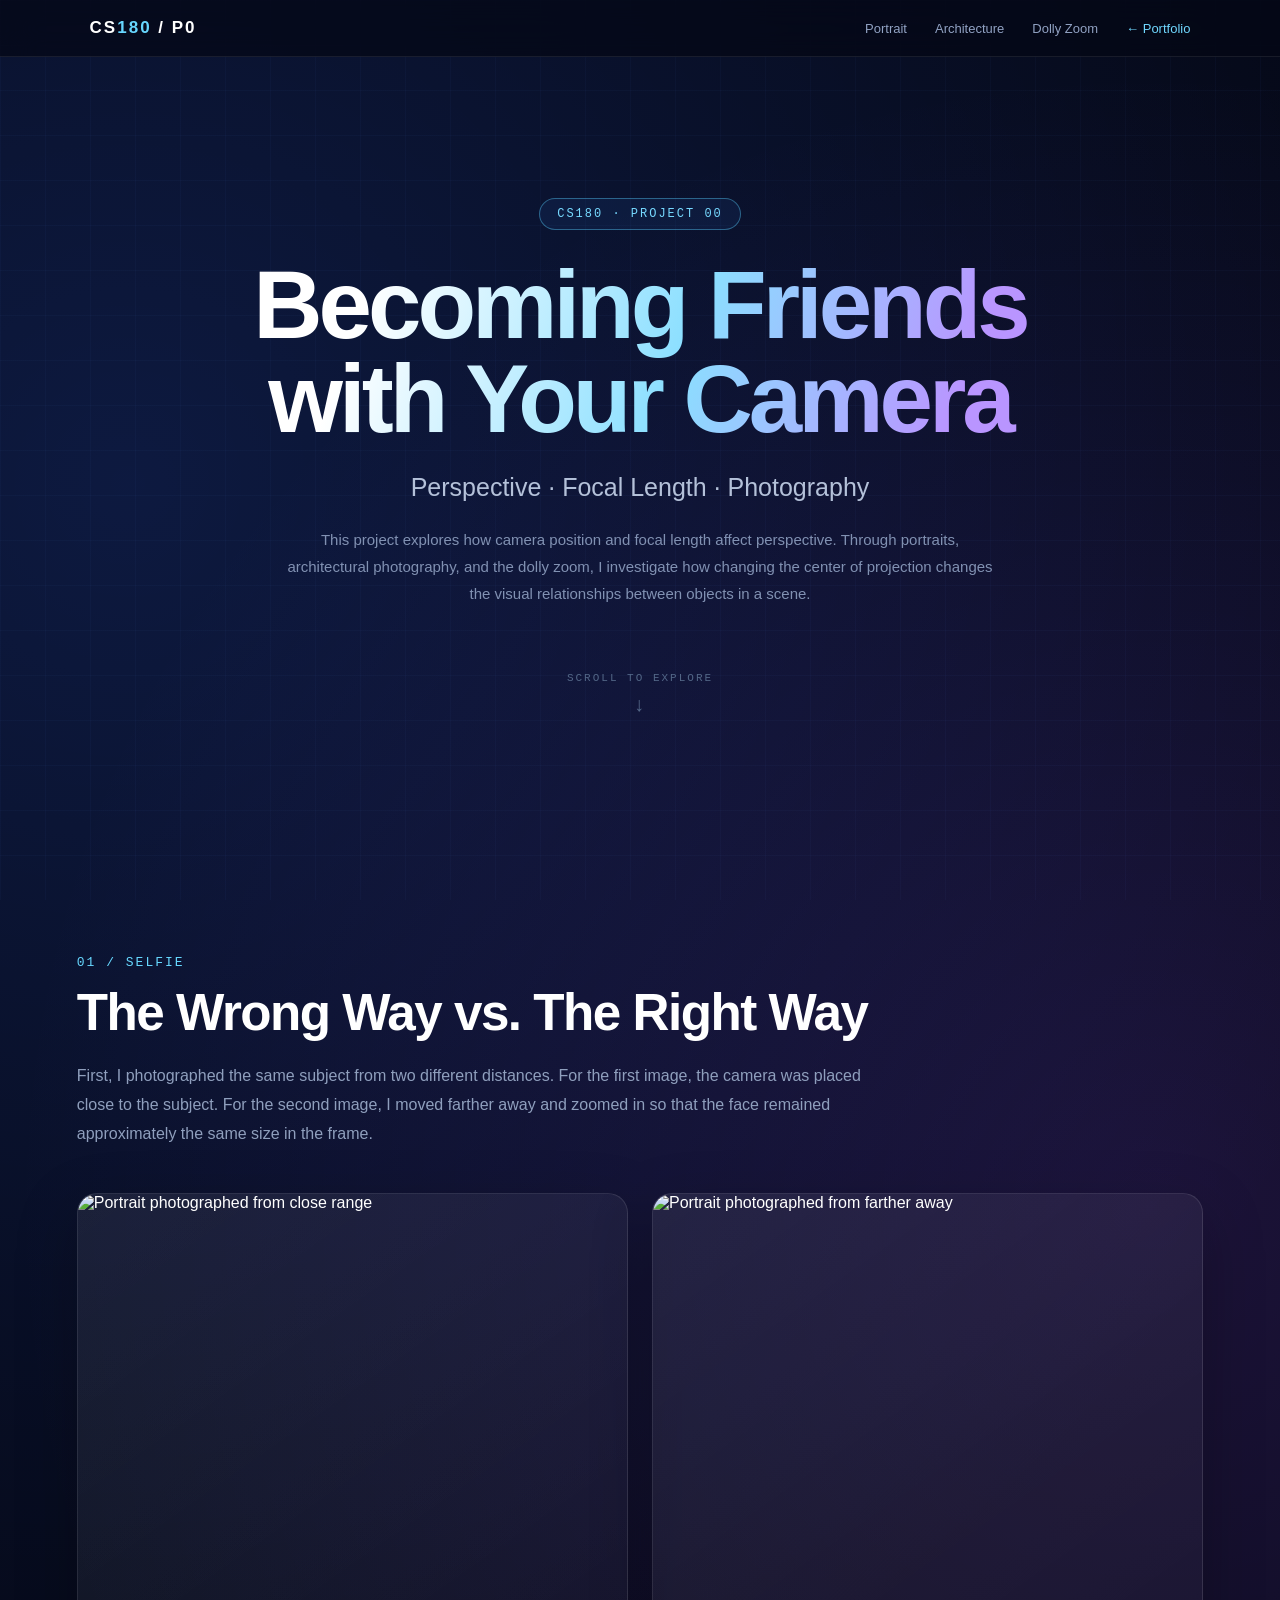
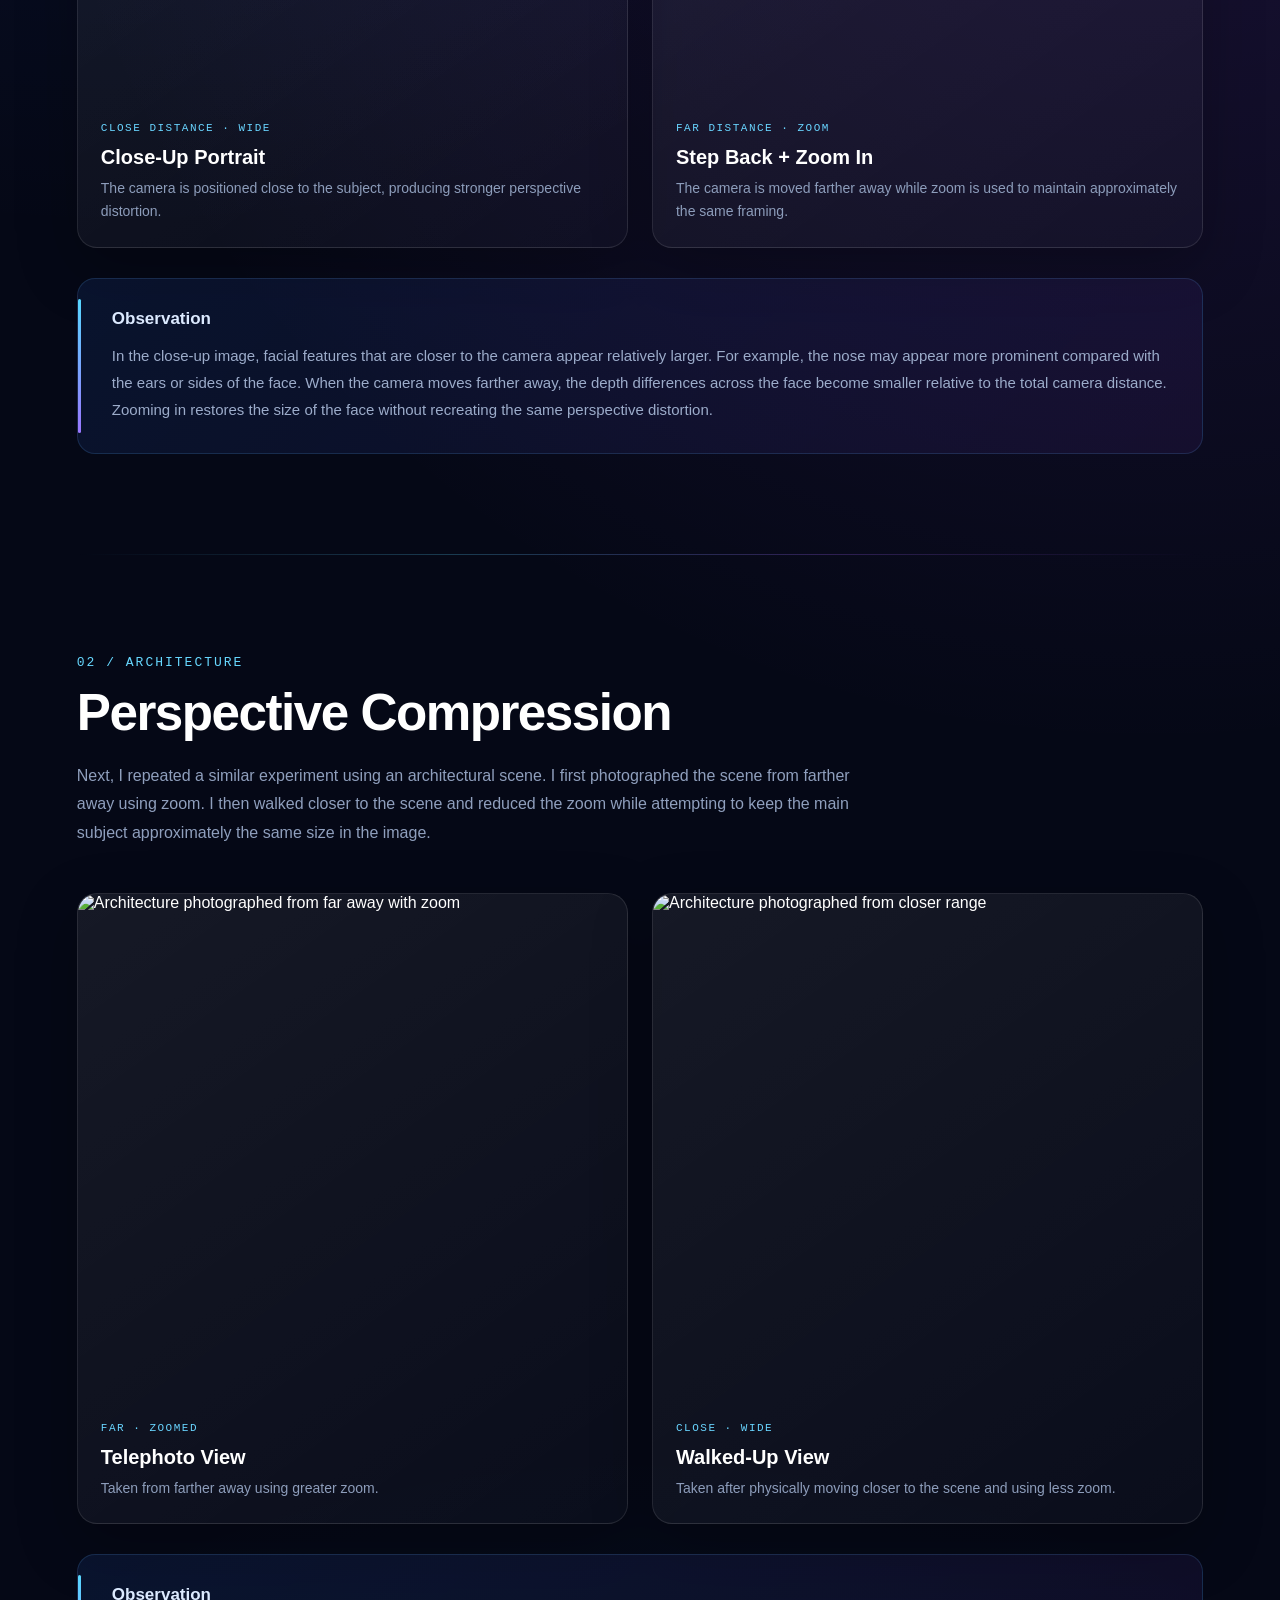
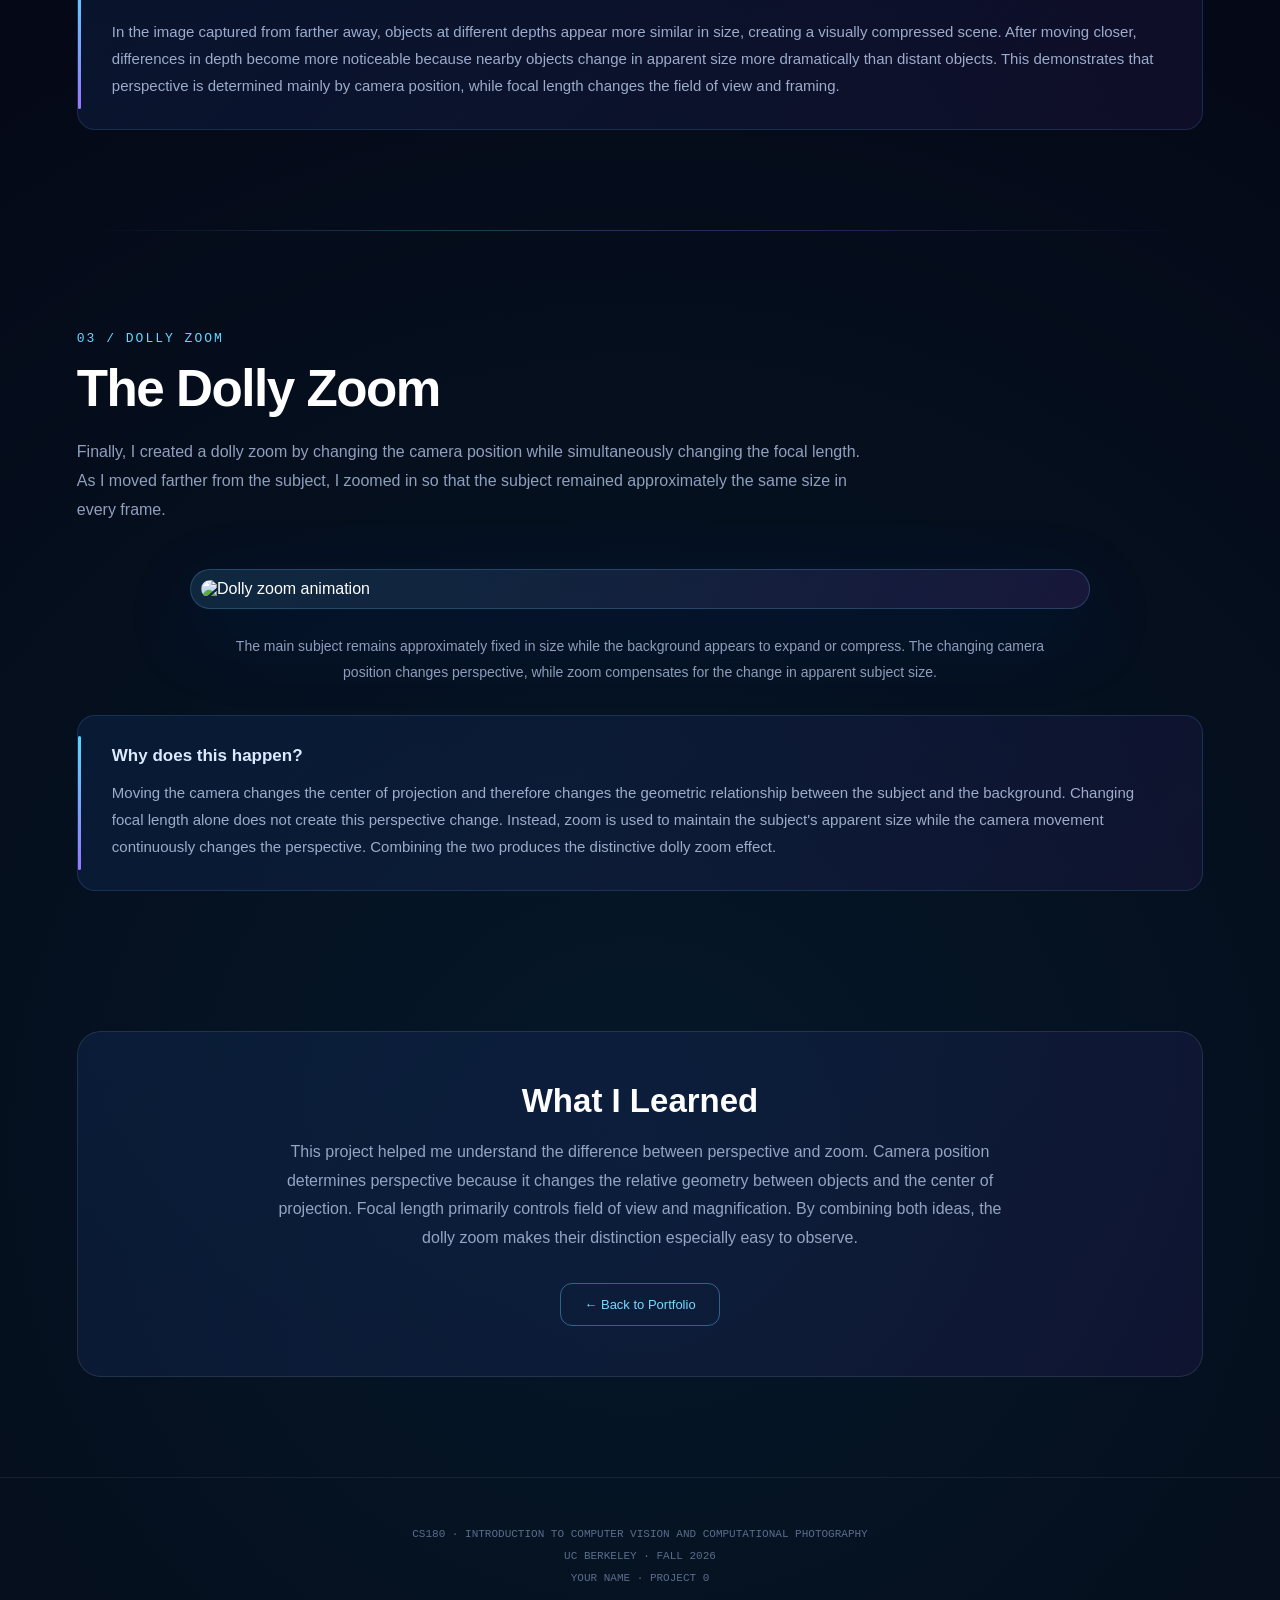
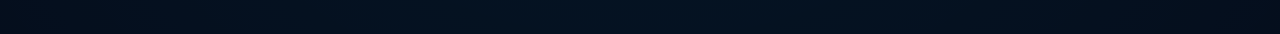
==== 0/index.html @ 6339b2d3 "Create index.html for Project 0 layout This HTML file serves as the main structure for Project 0 in " ====
<!DOCTYPE html>
<html lang="en">

<head>
    <meta charset="UTF-8">
    <meta name="viewport" content="width=device-width, initial-scale=1.0">

    <title>Project 0 | CS180</title>

    <style>

        /* =====================================
           GLOBAL
        ====================================== */

        * {
            margin: 0;
            padding: 0;
            box-sizing: border-box;
        }

        html {
            scroll-behavior: smooth;
        }

        body {
            font-family: -apple-system, BlinkMacSystemFont,
                         "Segoe UI", Roboto, Helvetica, Arial, sans-serif;

            color: #ffffff;

            background:
                radial-gradient(
                    circle at 10% 10%,
                    rgba(50, 105, 255, 0.18),
                    transparent 30%
                ),
                radial-gradient(
                    circle at 90% 25%,
                    rgba(160, 80, 255, 0.15),
                    transparent 30%
                ),
                radial-gradient(
                    circle at 50% 90%,
                    rgba(0, 210, 255, 0.08),
                    transparent 30%
                ),
                #050816;

            min-height: 100vh;
            overflow-x: hidden;
        }


        /* =====================================
           BACKGROUND GRID
        ====================================== */

        body::before {
            content: "";

            position: fixed;
            inset: 0;

            background-image:
                linear-gradient(
                    rgba(100, 150, 255, 0.035) 1px,
                    transparent 1px
                ),
                linear-gradient(
                    90deg,
                    rgba(100, 150, 255, 0.035) 1px,
                    transparent 1px
                );

            background-size: 45px 45px;

            pointer-events: none;
            z-index: -1;
        }


        /* =====================================
           NAVIGATION
        ====================================== */

        nav {
            position: fixed;

            top: 0;
            left: 0;

            width: 100%;

            padding: 18px 7%;

            display: flex;
            justify-content: space-between;
            align-items: center;

            background:
                rgba(5, 8, 22, 0.72);

            backdrop-filter: blur(18px);
            -webkit-backdrop-filter: blur(18px);

            border-bottom:
                1px solid rgba(255, 255, 255, 0.08);

            z-index: 1000;
        }

        .logo {
            font-weight: 700;

            font-size: 17px;

            letter-spacing: 2px;
        }

        .logo span {
            color: #67d7ff;
        }

        nav ul {
            list-style: none;

            display: flex;

            gap: 28px;
        }

        nav a {
            text-decoration: none;

            color: #91a2c3;

            font-size: 13px;

            transition: 0.3s;
        }

        nav a:hover {
            color: #ffffff;

            text-shadow:
                0 0 10px rgba(100, 210, 255, 0.8);
        }

        .home-link {
            color: #70d8ff !important;
        }


        /* =====================================
           HERO
        ====================================== */

        .hero {
            min-height: 95vh;

            display: flex;
            justify-content: center;
            align-items: center;

            text-align: center;

            padding:
                130px 25px 70px;
        }

        .hero-content {
            max-width: 950px;
        }

        .project-tag {
            display: inline-block;

            padding:
                8px 17px;

            margin-bottom: 28px;

            border:
                1px solid rgba(90, 210, 255, 0.4);

            border-radius: 100px;

            background:
                rgba(60, 140, 255, 0.08);

            color: #77d9ff;

            font-family: monospace;

            font-size: 12px;

            letter-spacing: 2px;
        }

        .hero h1 {
            font-size:
                clamp(50px, 7.5vw, 100px);

            line-height: 0.98;

            letter-spacing: -4px;

            margin-bottom: 27px;

            background:
                linear-gradient(
                    110deg,
                    #ffffff 15%,
                    #8bdfff 55%,
                    #b995ff 90%
                );

            -webkit-background-clip: text;

            background-clip: text;

            color: transparent;
        }

        .hero-subtitle {
            font-size:
                clamp(18px, 2vw, 25px);

            color: #b4c1d9;

            margin-bottom: 24px;
        }

        .hero-description {
            max-width: 720px;

            margin: auto;

            color: #8191b2;

            line-height: 1.8;

            font-size: 15px;
        }

        .scroll {
            margin-top: 65px;

            font-family: monospace;

            font-size: 11px;

            letter-spacing: 2px;

            color: #536787;
        }

        .scroll-arrow {
            margin-top: 10px;

            font-size: 20px;

            animation:
                bounce 1.8s infinite;
        }

        @keyframes bounce {

            0%,
            100% {
                transform: translateY(0);
            }

            50% {
                transform: translateY(8px);
            }
        }


        /* =====================================
           MAIN
        ====================================== */

        main {
            width: 88%;

            max-width: 1200px;

            margin: auto;
        }

        .part {
            padding:
                100px 0;
        }

        .part-number {
            font-family: monospace;

            color: #67d8ff;

            font-size: 13px;

            letter-spacing: 2px;

            margin-bottom: 13px;
        }

        .part-title {
            font-size:
                clamp(35px, 4vw, 52px);

            letter-spacing: -1.5px;

            margin-bottom: 20px;
        }

        .part-description {
            max-width: 800px;

            color: #8f9fbd;

            line-height: 1.8;

            margin-bottom: 45px;
        }


        /* =====================================
           PHOTO GRID
        ====================================== */

        .photo-grid {
            display: grid;

            grid-template-columns:
                repeat(2, 1fr);

            gap: 24px;
        }

        .photo-card {
            border-radius: 20px;

            overflow: hidden;

            background:
                linear-gradient(
                    145deg,
                    rgba(255, 255, 255, 0.07),
                    rgba(255, 255, 255, 0.025)
                );

            border:
                1px solid rgba(255, 255, 255, 0.1);

            box-shadow:
                0 20px 60px rgba(0, 0, 0, 0.25);

            transition:
                transform 0.35s ease,
                border-color 0.35s ease,
                box-shadow 0.35s ease;
        }

        .photo-card:hover {
            transform:
                translateY(-7px);

            border-color:
                rgba(90, 210, 255, 0.4);

            box-shadow:
                0 25px 70px
                rgba(30, 100, 220, 0.15);
        }

        .photo-card img {
            display: block;

            width: 100%;

            height: 500px;

            object-fit: cover;

            transition:
                transform 0.45s ease;
        }

        .photo-card:hover img {
            transform:
                scale(1.02);
        }

        .photo-info {
            padding: 23px;
        }

        .photo-tag {
            color: #69d5ff;

            font-family: monospace;

            font-size: 11px;

            letter-spacing: 1.5px;
        }

        .photo-info h3 {
            margin:
                11px 0 8px;

            font-size: 20px;
        }

        .photo-info p {
            color: #8d9dbb;

            font-size: 14px;

            line-height: 1.65;
        }


        /* =====================================
           OBSERVATION
        ====================================== */

        .observation {
            position: relative;

            margin-top: 30px;

            padding:
                30px 34px;

            border-radius: 18px;

            overflow: hidden;

            background:
                linear-gradient(
                    135deg,
                    rgba(44, 120, 255, 0.10),
                    rgba(157, 70, 255, 0.07)
                );

            border:
                1px solid rgba(100, 180, 255, 0.16);
        }

        .observation::before {
            content: "";

            position: absolute;

            left: 0;

            top: 20px;

            bottom: 20px;

            width: 3px;

            border-radius: 4px;

            background:
                linear-gradient(
                    #57d8ff,
                    #9a76ff
                );
        }

        .observation h3 {
            font-size: 17px;

            margin-bottom: 13px;

            color: #dceaff;
        }

        .observation p {
            color: #9cacca;

            font-size: 15px;

            line-height: 1.8;
        }


        /* =====================================
           DOLLY ZOOM
        ====================================== */

        .dolly-wrapper {
            max-width: 900px;

            margin: auto;

            padding: 10px;

            border-radius: 24px;

            background:
                linear-gradient(
                    135deg,
                    rgba(70, 190, 255, 0.15),
                    rgba(160, 80, 255, 0.12)
                );

            border:
                1px solid rgba(110, 200, 255, 0.22);

            box-shadow:
                0 25px 80px rgba(0, 70, 180, 0.15);
        }

        .dolly-wrapper img {
            display: block;

            width: 100%;

            border-radius: 16px;
        }

        .dolly-caption {
            max-width: 850px;

            margin:
                25px auto 0;

            text-align: center;

            color: #8d9dbb;

            font-size: 14px;

            line-height: 1.8;
        }


        /* =====================================
           DIVIDER
        ====================================== */

        .divider {
            height: 1px;

            width: 100%;

            background:
                linear-gradient(
                    90deg,
                    transparent,
                    rgba(90, 210, 255, 0.25),
                    rgba(160, 100, 255, 0.25),
                    transparent
                );
        }


        /* =====================================
           FINAL CARD
        ====================================== */

        .final-card {
            margin:
                40px 0 100px;

            padding:
                50px;

            border-radius: 24px;

            text-align: center;

            background:
                linear-gradient(
                    135deg,
                    rgba(50, 120, 255, 0.1),
                    rgba(140, 70, 255, 0.08)
                );

            border:
                1px solid rgba(255,255,255,0.1);
        }

        .final-card h2 {
            font-size: 33px;

            margin-bottom: 18px;
        }

        .final-card p {
            max-width: 760px;

            margin: auto;

            color: #94a4c2;

            line-height: 1.8;
        }

        .back-button {
            display: inline-block;

            margin-top: 30px;

            padding:
                13px 23px;

            border-radius: 12px;

            border:
                1px solid rgba(100, 210, 255, 0.4);

            color: #76d9ff;

            text-decoration: none;

            font-size: 13px;

            transition: 0.3s;
        }

        .back-button:hover {
            color: #050816;

            background: #76d9ff;

            box-shadow:
                0 0 30px
                rgba(100, 210, 255, 0.35);
        }


        /* =====================================
           FOOTER
        ====================================== */

        footer {
            padding:
                45px 20px;

            text-align: center;

            border-top:
                1px solid rgba(255,255,255,0.07);

            color: #5c6c8c;

            font-family: monospace;

            font-size: 11px;

            line-height: 2;
        }


        /* =====================================
           MOBILE
        ====================================== */

        @media (max-width: 760px) {

            nav ul {
                display: none;
            }

            .photo-grid {
                grid-template-columns: 1fr;
            }

            .photo-card img {
                height: auto;
            }

            .hero h1 {
                letter-spacing: -2px;
            }

            main {
                width: 91%;
            }

            .part {
                padding:
                    75px 0;
            }

            .final-card {
                padding:
                    35px 22px;
            }
        }


        /* =====================================
           PRINT / PDF
        ====================================== */

        @media print {

            nav,
            .scroll,
            .back-button {
                display: none;
            }

            body {
                background: white;

                color: black;
            }

            body::before {
                display: none;
            }

            .hero {
                min-height: auto;

                padding:
                    40px 20px;
            }

            .hero h1 {
                color: black;

                -webkit-text-fill-color: black;
            }

            .hero-description,
            .hero-subtitle,
            .part-description,
            .photo-info p,
            .observation p,
            .dolly-caption,
            .final-card p {
                color: #333;
            }

            .photo-card,
            .observation,
            .dolly-wrapper,
            .final-card {
                background: white;

                box-shadow: none;

                border:
                    1px solid #ddd;
            }
        }

    </style>
</head>


<body>


    <!-- ==============================
         NAVIGATION
    =============================== -->

    <nav>

        <div class="logo">
            CS<span>180</span> / P0
        </div>

        <ul>

            <li>
                <a href="#part1">
                    Portrait
                </a>
            </li>

            <li>
                <a href="#part2">
                    Architecture
                </a>
            </li>

            <li>
                <a href="#part3">
                    Dolly Zoom
                </a>
            </li>

            <li>
                <a class="home-link"
                   href="../index.html">
                    ← Portfolio
                </a>
            </li>

        </ul>

    </nav>



    <!-- ==============================
         HERO
    =============================== -->

    <header class="hero">

        <div class="hero-content">

            <div class="project-tag">
                CS180 · PROJECT 00
            </div>

            <h1>
                Becoming Friends<br>
                with Your Camera
            </h1>

            <p class="hero-subtitle">
                Perspective · Focal Length · Photography
            </p>

            <p class="hero-description">

                This project explores how camera position and
                focal length affect perspective.

                Through portraits, architectural photography,
                and the dolly zoom, I investigate how changing
                the center of projection changes the visual
                relationships between objects in a scene.

            </p>

            <div class="scroll">

                SCROLL TO EXPLORE

                <div class="scroll-arrow">
                    ↓
                </div>

            </div>

        </div>

    </header>



    <main>


        <!-- ==============================
             PART 1
        =============================== -->

        <section class="part" id="part1">

            <div class="part-number">
                01 / SELFIE
            </div>

            <h2 class="part-title">
                The Wrong Way vs. The Right Way
            </h2>

            <p class="part-description">

                First, I photographed the same subject from
                two different distances.

                For the first image, the camera was placed
                close to the subject.

                For the second image, I moved farther away
                and zoomed in so that the face remained
                approximately the same size in the frame.

            </p>


            <div class="photo-grid">


                <!-- CLOSE PHOTO -->

                <div class="photo-card">

                    <img
                        src="./media/selfie_close.jpg"
                        alt="Portrait photographed from close range">

                    <div class="photo-info">

                        <span class="photo-tag">
                            CLOSE DISTANCE · WIDE
                        </span>

                        <h3>
                            Close-Up Portrait
                        </h3>

                        <p>
                            The camera is positioned close to
                            the subject, producing stronger
                            perspective distortion.
                        </p>

                    </div>

                </div>



                <!-- FAR PHOTO -->

                <div class="photo-card">

                    <img
                        src="./media/selfie_zoom.jpg"
                        alt="Portrait photographed from farther away">

                    <div class="photo-info">

                        <span class="photo-tag">
                            FAR DISTANCE · ZOOM
                        </span>

                        <h3>
                            Step Back + Zoom In
                        </h3>

                        <p>
                            The camera is moved farther away
                            while zoom is used to maintain
                            approximately the same framing.
                        </p>

                    </div>

                </div>

            </div>



            <div class="observation">

                <h3>
                    Observation
                </h3>

                <p>

                    In the close-up image, facial features that
                    are closer to the camera appear relatively
                    larger. For example, the nose may appear
                    more prominent compared with the ears or
                    sides of the face.

                    When the camera moves farther away, the
                    depth differences across the face become
                    smaller relative to the total camera distance.
                    Zooming in restores the size of the face
                    without recreating the same perspective
                    distortion.

                </p>

            </div>

        </section>



        <div class="divider"></div>



        <!-- ==============================
             PART 2
        =============================== -->

        <section class="part" id="part2">

            <div class="part-number">
                02 / ARCHITECTURE
            </div>

            <h2 class="part-title">
                Perspective Compression
            </h2>

            <p class="part-description">

                Next, I repeated a similar experiment using
                an architectural scene.

                I first photographed the scene from farther
                away using zoom. I then walked closer to the
                scene and reduced the zoom while attempting
                to keep the main subject approximately the
                same size in the image.

            </p>



            <div class="photo-grid">


                <!-- FAR ARCHITECTURE -->

                <div class="photo-card">

                    <img
                        src="./media/architecture_zoom.jpg"
                        alt="Architecture photographed from far away with zoom">

                    <div class="photo-info">

                        <span class="photo-tag">
                            FAR · ZOOMED
                        </span>

                        <h3>
                            Telephoto View
                        </h3>

                        <p>
                            Taken from farther away using
                            greater zoom.
                        </p>

                    </div>

                </div>



                <!-- CLOSE ARCHITECTURE -->

                <div class="photo-card">

                    <img
                        src="./media/architecture_close.jpg"
                        alt="Architecture photographed from closer range">

                    <div class="photo-info">

                        <span class="photo-tag">
                            CLOSE · WIDE
                        </span>

                        <h3>
                            Walked-Up View
                        </h3>

                        <p>
                            Taken after physically moving
                            closer to the scene and using
                            less zoom.
                        </p>

                    </div>

                </div>

            </div>



            <div class="observation">

                <h3>
                    Observation
                </h3>

                <p>

                    In the image captured from farther away,
                    objects at different depths appear more
                    similar in size, creating a visually
                    compressed scene.

                    After moving closer, differences in depth
                    become more noticeable because nearby
                    objects change in apparent size more
                    dramatically than distant objects.

                    This demonstrates that perspective is
                    determined mainly by camera position,
                    while focal length changes the field of
                    view and framing.

                </p>

            </div>

        </section>



        <div class="divider"></div>



        <!-- ==============================
             PART 3
        =============================== -->

        <section class="part" id="part3">

            <div class="part-number">
                03 / DOLLY ZOOM
            </div>

            <h2 class="part-title">
                The Dolly Zoom
            </h2>

            <p class="part-description">

                Finally, I created a dolly zoom by changing
                the camera position while simultaneously
                changing the focal length.

                As I moved farther from the subject, I zoomed
                in so that the subject remained approximately
                the same size in every frame.

            </p>



            <div class="dolly-wrapper">

                <img
                    src="./media/dolly_zoom.gif"
                    alt="Dolly zoom animation">

            </div>



            <p class="dolly-caption">

                The main subject remains approximately fixed
                in size while the background appears to expand
                or compress. The changing camera position
                changes perspective, while zoom compensates
                for the change in apparent subject size.

            </p>



            <div class="observation">

                <h3>
                    Why does this happen?
                </h3>

                <p>

                    Moving the camera changes the center of
                    projection and therefore changes the
                    geometric relationship between the subject
                    and the background.

                    Changing focal length alone does not create
                    this perspective change. Instead, zoom is
                    used to maintain the subject's apparent
                    size while the camera movement continuously
                    changes the perspective.

                    Combining the two produces the distinctive
                    dolly zoom effect.

                </p>

            </div>

        </section>



        <!-- ==============================
             FINAL
        =============================== -->

        <section class="final-card">

            <h2>
                What I Learned
            </h2>

            <p>

                This project helped me understand the difference
                between perspective and zoom.

                Camera position determines perspective because
                it changes the relative geometry between objects
                and the center of projection.

                Focal length primarily controls field of view
                and magnification.

                By combining both ideas, the dolly zoom makes
                their distinction especially easy to observe.

            </p>


            <a
                class="back-button"
                href="../index.html">

                ← Back to Portfolio

            </a>

        </section>


    </main>



    <!-- ==============================
         FOOTER
    =============================== -->

    <footer>

        <div>
            CS180 · INTRODUCTION TO COMPUTER VISION
            AND COMPUTATIONAL PHOTOGRAPHY
        </div>

        <div>
            UC BERKELEY · FALL 2026
        </div>

        <div>
            YOUR NAME · PROJECT 0
        </div>

    </footer>


</body>

</html>
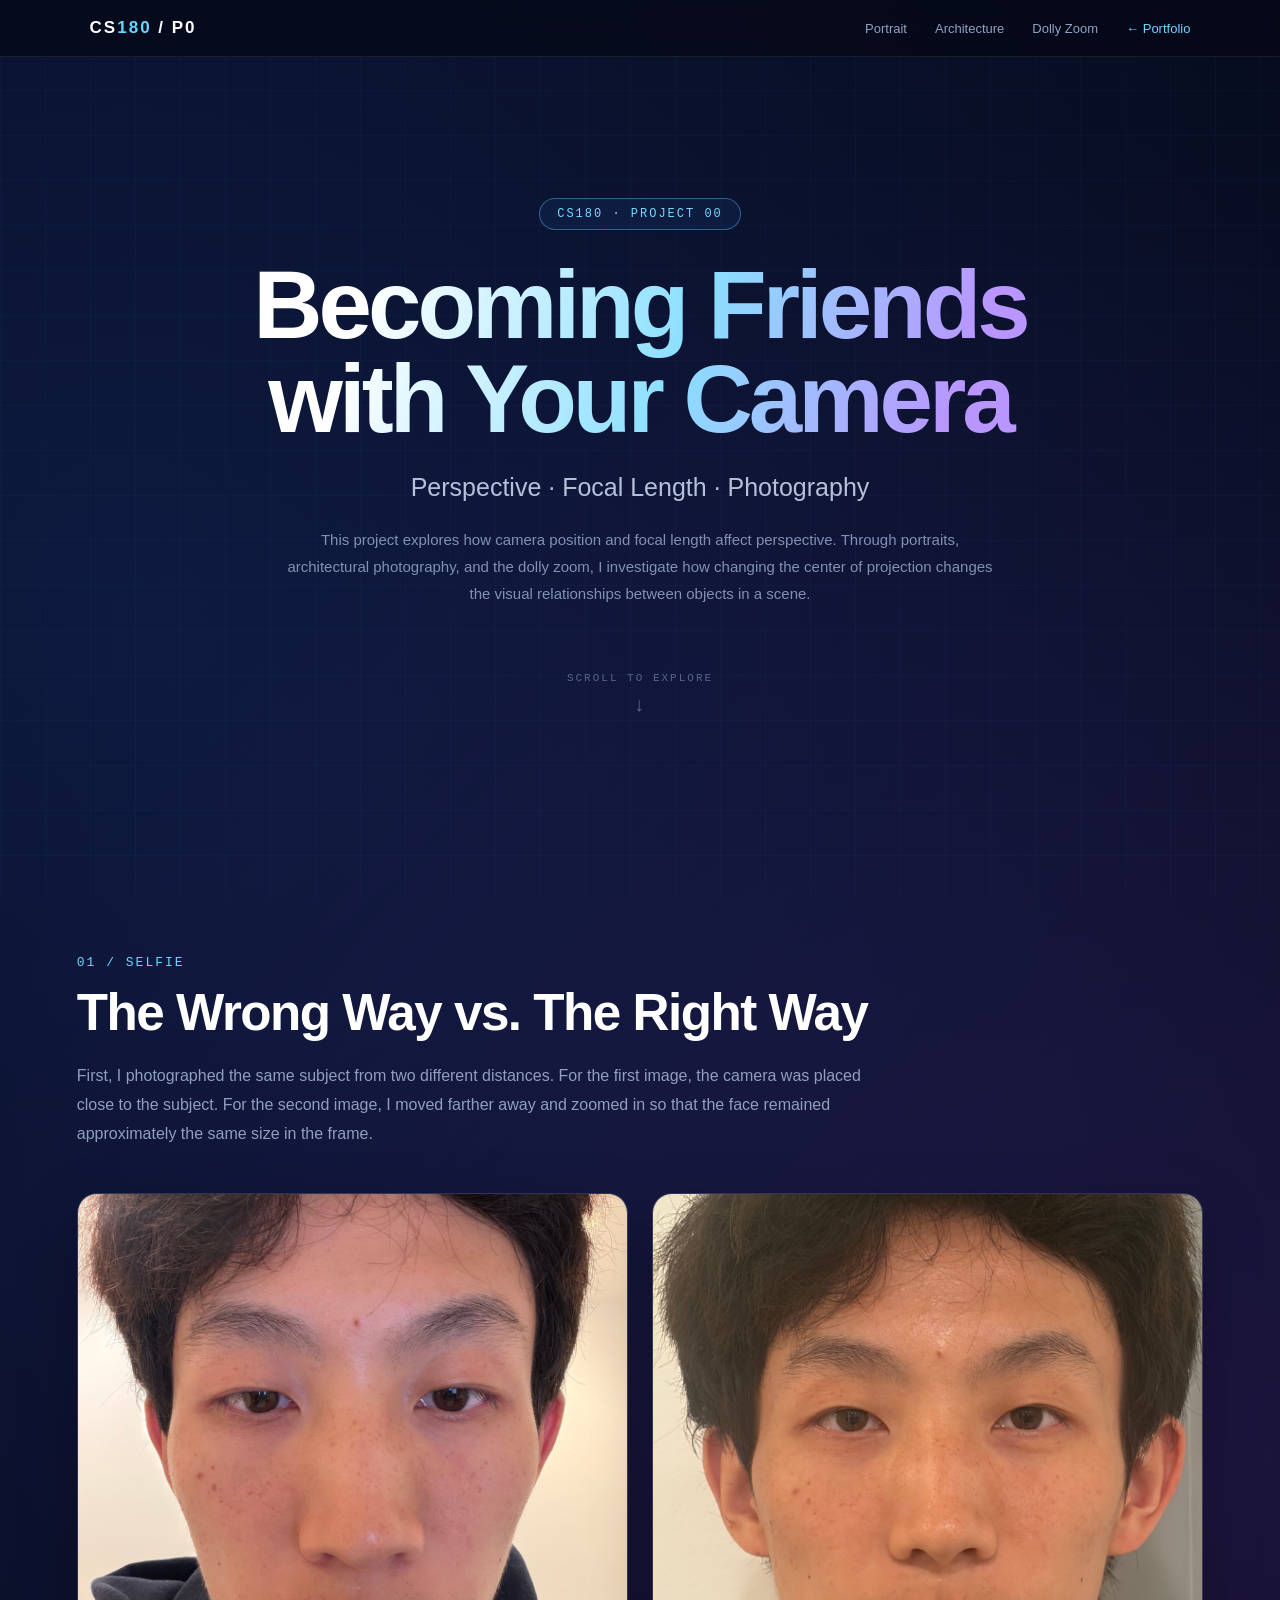
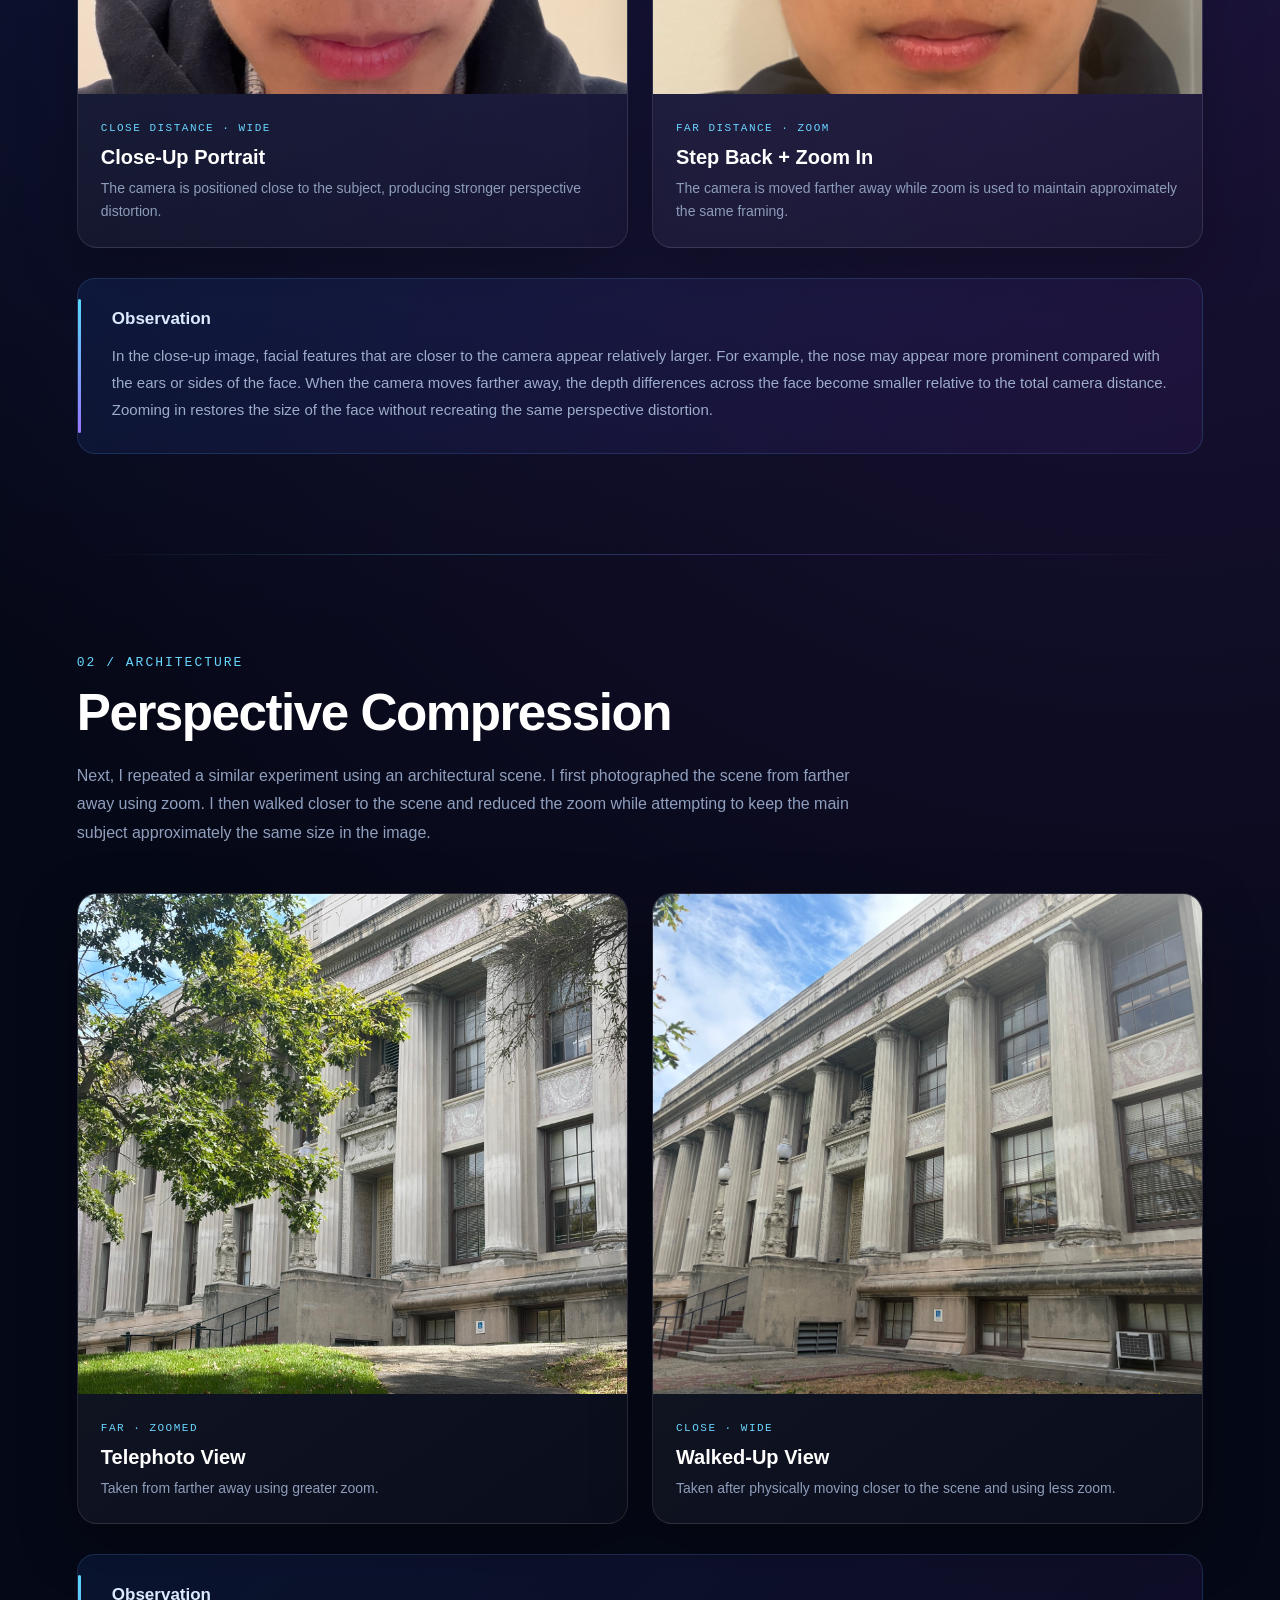
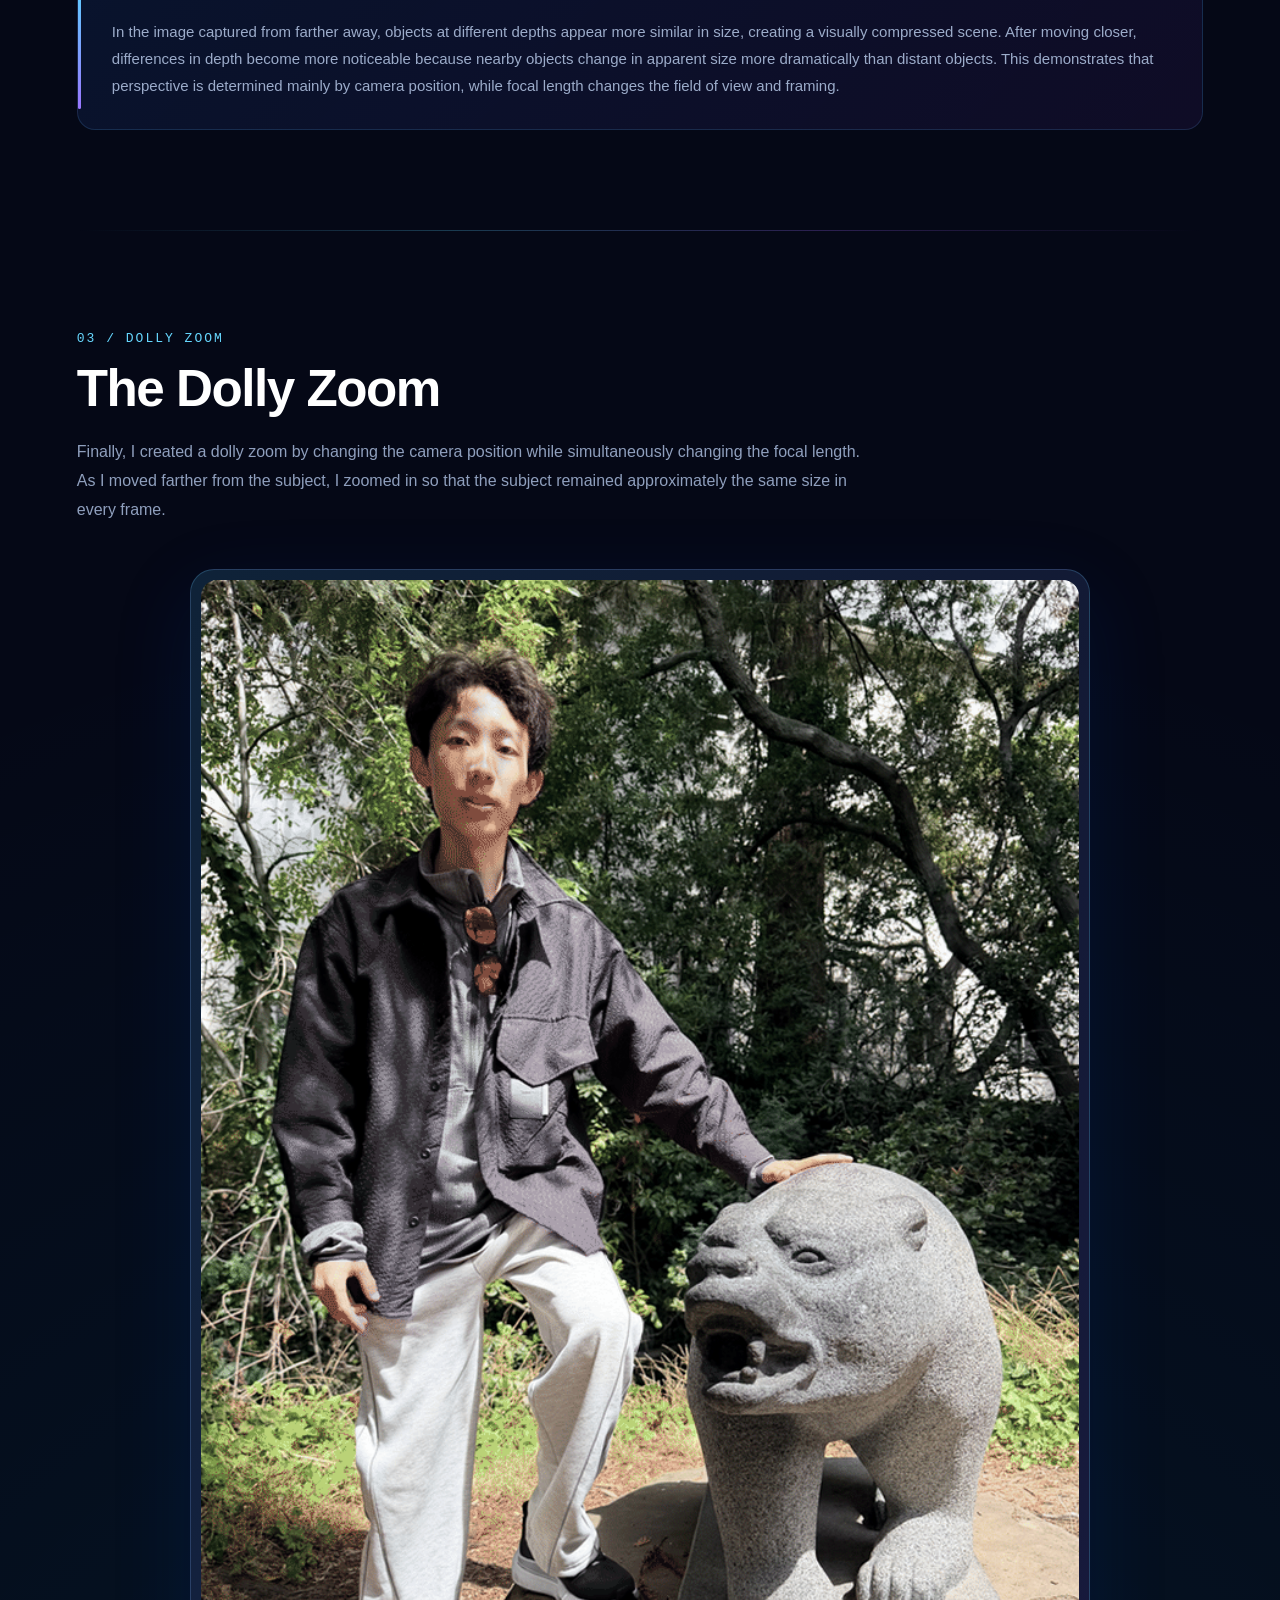
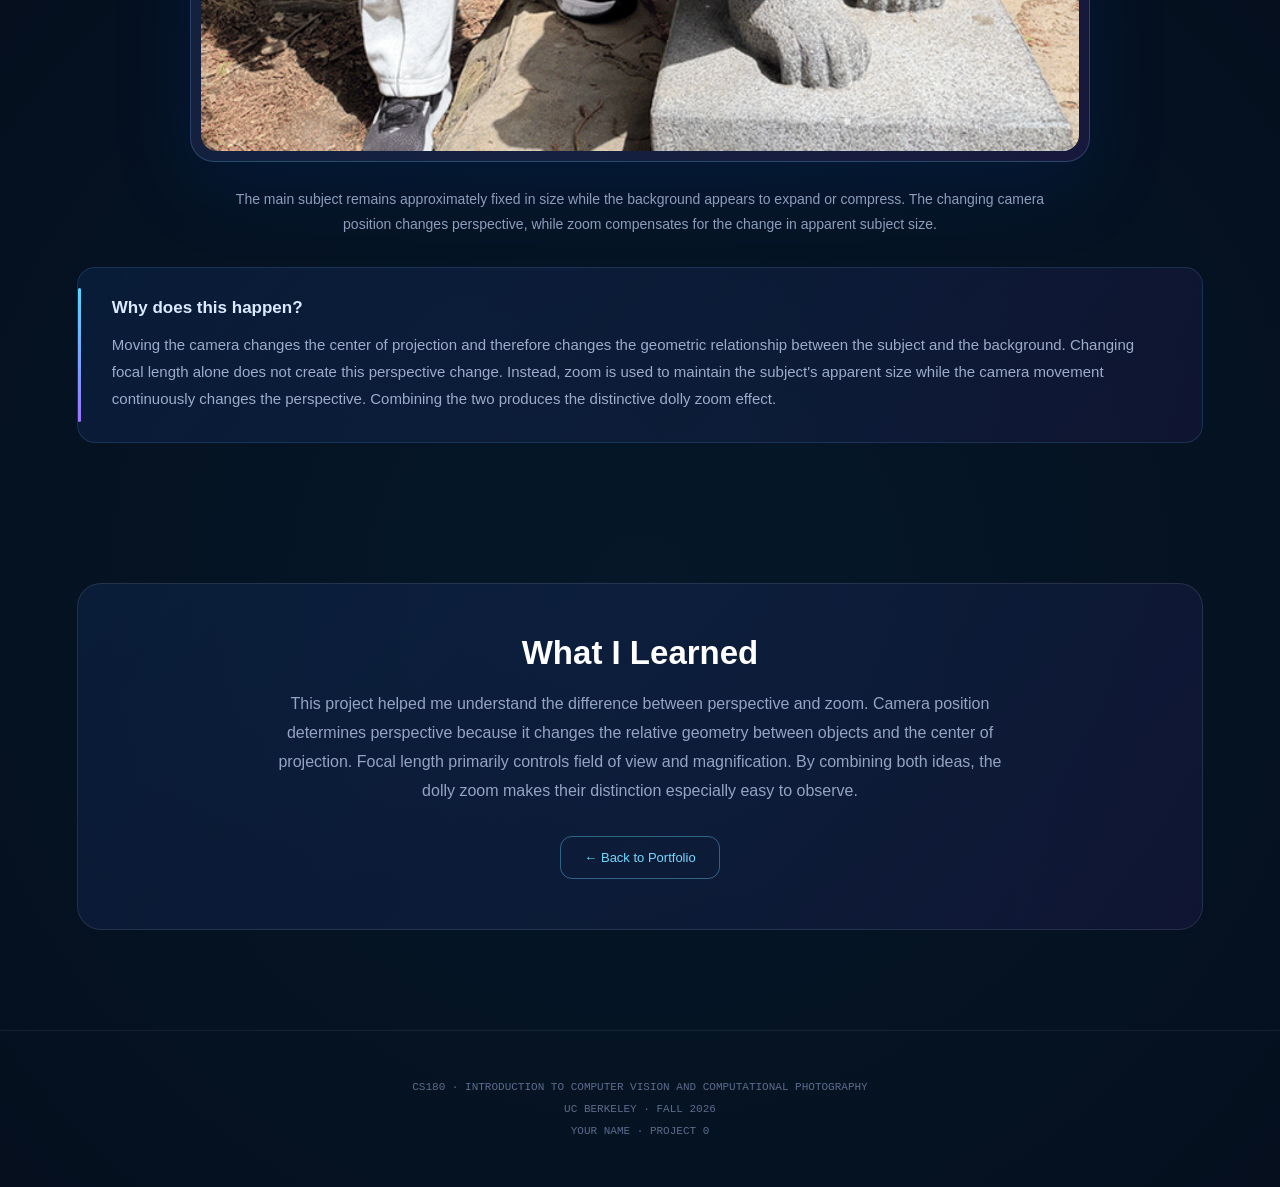
==== commit ee15553a: "Update index.html" ====
--- a/0/index.html
+++ b/0/index.html
@@ -4,15 +4,9 @@
 <head>
     <meta charset="UTF-8">
     <meta name="viewport" content="width=device-width, initial-scale=1.0">
-
     <title>Project 0 | CS180</title>
 
     <style>
-
-        /* =====================================
-           GLOBAL
-        ====================================== */
-
         * {
             margin: 0;
             padding: 0;
@@ -26,9 +20,7 @@
         body {
             font-family: -apple-system, BlinkMacSystemFont,
                          "Segoe UI", Roboto, Helvetica, Arial, sans-serif;
-
             color: #ffffff;
-
             background:
                 radial-gradient(
                     circle at 10% 10%,
@@ -46,22 +38,14 @@
                     transparent 30%
                 ),
                 #050816;
-
             min-height: 100vh;
             overflow-x: hidden;
         }
 
-
-        /* =====================================
-           BACKGROUND GRID
-        ====================================== */
-
         body::before {
             content: "";
-
             position: fixed;
             inset: 0;
-
             background-image:
                 linear-gradient(
                     rgba(100, 150, 255, 0.035) 1px,
@@ -72,49 +56,30 @@
                     rgba(100, 150, 255, 0.035) 1px,
                     transparent 1px
                 );
-
             background-size: 45px 45px;
-
             pointer-events: none;
             z-index: -1;
         }
 
-
-        /* =====================================
-           NAVIGATION
-        ====================================== */
-
         nav {
             position: fixed;
-
             top: 0;
             left: 0;
-
             width: 100%;
-
             padding: 18px 7%;
-
             display: flex;
             justify-content: space-between;
             align-items: center;
-
-            background:
-                rgba(5, 8, 22, 0.72);
-
+            background: rgba(5, 8, 22, 0.72);
             backdrop-filter: blur(18px);
             -webkit-backdrop-filter: blur(18px);
-
-            border-bottom:
-                1px solid rgba(255, 255, 255, 0.08);
-
+            border-bottom: 1px solid rgba(255, 255, 255, 0.08);
             z-index: 1000;
         }
 
         .logo {
             font-weight: 700;
-
             font-size: 17px;
-
             letter-spacing: 2px;
         }
 
@@ -124,49 +89,33 @@
 
         nav ul {
             list-style: none;
-
             display: flex;
-
             gap: 28px;
         }
 
         nav a {
             text-decoration: none;
-
             color: #91a2c3;
-
             font-size: 13px;
-
             transition: 0.3s;
         }
 
         nav a:hover {
             color: #ffffff;
-
-            text-shadow:
-                0 0 10px rgba(100, 210, 255, 0.8);
+            text-shadow: 0 0 10px rgba(100, 210, 255, 0.8);
         }
 
         .home-link {
             color: #70d8ff !important;
         }
 
-
-        /* =====================================
-           HERO
-        ====================================== */
-
         .hero {
             min-height: 95vh;
-
             display: flex;
             justify-content: center;
             align-items: center;
-
             text-align: center;
-
-            padding:
-                130px 25px 70px;
+            padding: 130px 25px 70px;
         }
 
         .hero-content {
@@ -175,39 +124,22 @@
 
         .project-tag {
             display: inline-block;
-
-            padding:
-                8px 17px;
-
+            padding: 8px 17px;
             margin-bottom: 28px;
-
-            border:
-                1px solid rgba(90, 210, 255, 0.4);
-
+            border: 1px solid rgba(90, 210, 255, 0.4);
             border-radius: 100px;
-
-            background:
-                rgba(60, 140, 255, 0.08);
-
+            background: rgba(60, 140, 255, 0.08);
             color: #77d9ff;
-
             font-family: monospace;
-
             font-size: 12px;
-
             letter-spacing: 2px;
         }
 
         .hero h1 {
-            font-size:
-                clamp(50px, 7.5vw, 100px);
-
+            font-size: clamp(50px, 7.5vw, 100px);
             line-height: 0.98;
-
             letter-spacing: -4px;
-
             margin-bottom: 27px;
-
             background:
                 linear-gradient(
                     110deg,
@@ -215,58 +147,40 @@
                     #8bdfff 55%,
                     #b995ff 90%
                 );
-
             -webkit-background-clip: text;
-
             background-clip: text;
-
             color: transparent;
         }
 
         .hero-subtitle {
-            font-size:
-                clamp(18px, 2vw, 25px);
-
+            font-size: clamp(18px, 2vw, 25px);
             color: #b4c1d9;
-
             margin-bottom: 24px;
         }
 
         .hero-description {
             max-width: 720px;
-
             margin: auto;
-
             color: #8191b2;
-
             line-height: 1.8;
-
             font-size: 15px;
         }
 
         .scroll {
             margin-top: 65px;
-
             font-family: monospace;
-
             font-size: 11px;
-
             letter-spacing: 2px;
-
             color: #536787;
         }
 
         .scroll-arrow {
             margin-top: 10px;
-
             font-size: 20px;
-
-            animation:
-                bounce 1.8s infinite;
+            animation: bounce 1.8s infinite;
         }
 
         @keyframes bounce {
-
             0%,
             100% {
                 transform: translateY(0);
@@ -277,87 +191,54 @@
             }
         }
 
-
-        /* =====================================
-           MAIN
-        ====================================== */
-
         main {
             width: 88%;
-
             max-width: 1200px;
-
             margin: auto;
         }
 
         .part {
-            padding:
-                100px 0;
+            padding: 100px 0;
         }
 
         .part-number {
             font-family: monospace;
-
             color: #67d8ff;
-
             font-size: 13px;
-
             letter-spacing: 2px;
-
             margin-bottom: 13px;
         }
 
         .part-title {
-            font-size:
-                clamp(35px, 4vw, 52px);
-
+            font-size: clamp(35px, 4vw, 52px);
             letter-spacing: -1.5px;
-
             margin-bottom: 20px;
         }
 
         .part-description {
             max-width: 800px;
-
             color: #8f9fbd;
-
             line-height: 1.8;
-
             margin-bottom: 45px;
         }
-
-
-        /* =====================================
-           PHOTO GRID
-        ====================================== */
 
         .photo-grid {
             display: grid;
-
-            grid-template-columns:
-                repeat(2, 1fr);
-
+            grid-template-columns: repeat(2, 1fr);
             gap: 24px;
         }
 
         .photo-card {
             border-radius: 20px;
-
             overflow: hidden;
-
             background:
                 linear-gradient(
                     145deg,
                     rgba(255, 255, 255, 0.07),
                     rgba(255, 255, 255, 0.025)
                 );
-
-            border:
-                1px solid rgba(255, 255, 255, 0.1);
-
-            box-shadow:
-                0 20px 60px rgba(0, 0, 0, 0.25);
-
+            border: 1px solid rgba(255, 255, 255, 0.1);
+            box-shadow: 0 20px 60px rgba(0, 0, 0, 0.25);
             transition:
                 transform 0.35s ease,
                 border-color 0.35s ease,
@@ -365,33 +246,21 @@
         }
 
         .photo-card:hover {
-            transform:
-                translateY(-7px);
-
-            border-color:
-                rgba(90, 210, 255, 0.4);
-
-            box-shadow:
-                0 25px 70px
-                rgba(30, 100, 220, 0.15);
+            transform: translateY(-7px);
+            border-color: rgba(90, 210, 255, 0.4);
+            box-shadow: 0 25px 70px rgba(30, 100, 220, 0.15);
         }
 
         .photo-card img {
             display: block;
-
             width: 100%;
-
             height: 500px;
-
             object-fit: cover;
-
-            transition:
-                transform 0.45s ease;
+            transition: transform 0.45s ease;
         }
 
         .photo-card:hover img {
-            transform:
-                scale(1.02);
+            transform: scale(1.02);
         }
 
         .photo-info {
@@ -400,72 +269,45 @@
 
         .photo-tag {
             color: #69d5ff;
-
             font-family: monospace;
-
             font-size: 11px;
-
             letter-spacing: 1.5px;
         }
 
         .photo-info h3 {
-            margin:
-                11px 0 8px;
-
+            margin: 11px 0 8px;
             font-size: 20px;
         }
 
         .photo-info p {
             color: #8d9dbb;
-
             font-size: 14px;
-
             line-height: 1.65;
         }
-
-
-        /* =====================================
-           OBSERVATION
-        ====================================== */
 
         .observation {
             position: relative;
-
             margin-top: 30px;
-
-            padding:
-                30px 34px;
-
+            padding: 30px 34px;
             border-radius: 18px;
-
             overflow: hidden;
-
             background:
                 linear-gradient(
                     135deg,
                     rgba(44, 120, 255, 0.10),
                     rgba(157, 70, 255, 0.07)
                 );
-
-            border:
-                1px solid rgba(100, 180, 255, 0.16);
+            border: 1px solid rgba(100, 180, 255, 0.16);
         }
 
         .observation::before {
             content: "";
-
             position: absolute;
-
             left: 0;
-
             top: 20px;
-
             bottom: 20px;
-
             width: 3px;
-
             border-radius: 4px;
-
             background:
                 linear-gradient(
                     #57d8ff,
@@ -475,81 +317,49 @@
 
         .observation h3 {
             font-size: 17px;
-
             margin-bottom: 13px;
-
             color: #dceaff;
         }
 
         .observation p {
             color: #9cacca;
-
             font-size: 15px;
-
             line-height: 1.8;
         }
-
-
-        /* =====================================
-           DOLLY ZOOM
-        ====================================== */
 
         .dolly-wrapper {
             max-width: 900px;
-
             margin: auto;
-
             padding: 10px;
-
             border-radius: 24px;
-
             background:
                 linear-gradient(
                     135deg,
                     rgba(70, 190, 255, 0.15),
                     rgba(160, 80, 255, 0.12)
                 );
-
-            border:
-                1px solid rgba(110, 200, 255, 0.22);
-
-            box-shadow:
-                0 25px 80px rgba(0, 70, 180, 0.15);
+            border: 1px solid rgba(110, 200, 255, 0.22);
+            box-shadow: 0 25px 80px rgba(0, 70, 180, 0.15);
         }
 
         .dolly-wrapper img {
             display: block;
-
             width: 100%;
-
             border-radius: 16px;
         }
 
         .dolly-caption {
             max-width: 850px;
-
-            margin:
-                25px auto 0;
-
+            margin: 25px auto 0;
             text-align: center;
-
             color: #8d9dbb;
-
             font-size: 14px;
-
             line-height: 1.8;
         }
-
-
-        /* =====================================
-           DIVIDER
-        ====================================== */
 
         .divider {
             height: 1px;
-
             width: 100%;
-
             background:
                 linear-gradient(
                     90deg,
@@ -560,111 +370,61 @@
                 );
         }
 
-
-        /* =====================================
-           FINAL CARD
-        ====================================== */
-
         .final-card {
-            margin:
-                40px 0 100px;
-
-            padding:
-                50px;
-
+            margin: 40px 0 100px;
+            padding: 50px;
             border-radius: 24px;
-
             text-align: center;
-
             background:
                 linear-gradient(
                     135deg,
                     rgba(50, 120, 255, 0.1),
                     rgba(140, 70, 255, 0.08)
                 );
-
-            border:
-                1px solid rgba(255,255,255,0.1);
+            border: 1px solid rgba(255, 255, 255, 0.1);
         }
 
         .final-card h2 {
             font-size: 33px;
-
             margin-bottom: 18px;
         }
 
         .final-card p {
             max-width: 760px;
-
             margin: auto;
-
             color: #94a4c2;
-
             line-height: 1.8;
         }
 
         .back-button {
             display: inline-block;
-
             margin-top: 30px;
-
-            padding:
-                13px 23px;
-
+            padding: 13px 23px;
             border-radius: 12px;
-
-            border:
-                1px solid rgba(100, 210, 255, 0.4);
-
+            border: 1px solid rgba(100, 210, 255, 0.4);
             color: #76d9ff;
-
             text-decoration: none;
-
             font-size: 13px;
-
             transition: 0.3s;
         }
 
         .back-button:hover {
             color: #050816;
-
             background: #76d9ff;
-
-            box-shadow:
-                0 0 30px
-                rgba(100, 210, 255, 0.35);
-        }
-
-
-        /* =====================================
-           FOOTER
-        ====================================== */
+            box-shadow: 0 0 30px rgba(100, 210, 255, 0.35);
+        }
 
         footer {
-            padding:
-                45px 20px;
-
+            padding: 45px 20px;
             text-align: center;
-
-            border-top:
-                1px solid rgba(255,255,255,0.07);
-
+            border-top: 1px solid rgba(255, 255, 255, 0.07);
             color: #5c6c8c;
-
             font-family: monospace;
-
             font-size: 11px;
-
             line-height: 2;
         }
 
-
-        /* =====================================
-           MOBILE
-        ====================================== */
-
         @media (max-width: 760px) {
-
             nav ul {
                 display: none;
             }
@@ -686,85 +446,262 @@
             }
 
             .part {
-                padding:
-                    75px 0;
+                padding: 75px 0;
             }
 
             .final-card {
-                padding:
-                    35px 22px;
-            }
-        }
-
-
-        /* =====================================
-           PRINT / PDF
-        ====================================== */
+                padding: 35px 22px;
+            }
+        }
 
         @media print {
+
+            @page {
+                size: Letter;
+                margin: 0.55in;
+            }
+
+            html,
+            body {
+                background: white !important;
+                color: black !important;
+                width: 100% !important;
+                height: auto !important;
+                overflow: visible !important;
+            }
+
+            body::before {
+                display: none !important;
+            }
+
+            img {
+                display: block !important;
+                visibility: visible !important;
+                opacity: 1 !important;
+                width: 100% !important;
+                max-width: 100% !important;
+                height: auto !important;
+                object-fit: contain !important;
+                break-inside: avoid !important;
+                page-break-inside: avoid !important;
+            }
 
             nav,
             .scroll,
             .back-button {
-                display: none;
-            }
-
-            body {
-                background: white;
-
-                color: black;
-            }
-
-            body::before {
-                display: none;
+                display: none !important;
             }
 
             .hero {
-                min-height: auto;
-
-                padding:
-                    40px 20px;
+                min-height: auto !important;
+                padding: 30px 10px 40px !important;
+                break-after: avoid !important;
+                page-break-after: avoid !important;
             }
 
             .hero h1 {
-                color: black;
-
-                -webkit-text-fill-color: black;
-            }
-
-            .hero-description,
-            .hero-subtitle,
-            .part-description,
-            .photo-info p,
-            .observation p,
-            .dolly-caption,
+                color: black !important;
+                background: none !important;
+                -webkit-background-clip: initial !important;
+                background-clip: initial !important;
+                -webkit-text-fill-color: black !important;
+                font-size: 46px !important;
+                line-height: 1.05 !important;
+                letter-spacing: -2px !important;
+            }
+
+            .project-tag {
+                color: #333 !important;
+                background: white !important;
+                border: 1px solid #bbb !important;
+            }
+
+            .hero-subtitle {
+                color: #333 !important;
+            }
+
+            .hero-description {
+                color: #444 !important;
+            }
+
+            main {
+                width: 100% !important;
+                max-width: none !important;
+                margin: 0 !important;
+            }
+
+            .part {
+                padding: 35px 0 !important;
+            }
+
+            .part-number {
+                color: #245b8f !important;
+            }
+
+            .part-title {
+                color: black !important;
+                font-size: 30px !important;
+                break-after: avoid !important;
+                page-break-after: avoid !important;
+            }
+
+            .part-description {
+                color: #333 !important;
+                margin-bottom: 24px !important;
+            }
+
+            .photo-grid {
+                display: block !important;
+                width: 100% !important;
+            }
+
+            .photo-card {
+                display: block !important;
+                width: 100% !important;
+                margin: 0 0 30px !important;
+                background: white !important;
+                border: 1px solid #ccc !important;
+                box-shadow: none !important;
+                overflow: visible !important;
+                transform: none !important;
+                break-inside: avoid !important;
+                page-break-inside: avoid !important;
+            }
+
+            .photo-card:hover {
+                transform: none !important;
+                box-shadow: none !important;
+            }
+
+            .photo-card img {
+                display: block !important;
+                width: 100% !important;
+                max-width: 100% !important;
+                height: auto !important;
+                object-fit: contain !important;
+                transform: none !important;
+                visibility: visible !important;
+                opacity: 1 !important;
+                break-inside: avoid !important;
+                page-break-inside: avoid !important;
+            }
+
+            .photo-info {
+                padding: 16px 18px !important;
+            }
+
+            .photo-tag {
+                color: #245b8f !important;
+            }
+
+            .photo-info h3 {
+                color: black !important;
+            }
+
+            .photo-info p {
+                color: #333 !important;
+            }
+
+            .observation {
+                display: block !important;
+                background: white !important;
+                border: 1px solid #ccc !important;
+                box-shadow: none !important;
+                overflow: visible !important;
+                margin-top: 20px !important;
+                break-inside: avoid !important;
+                page-break-inside: avoid !important;
+            }
+
+            .observation::before {
+                display: none !important;
+            }
+
+            .observation h3 {
+                color: black !important;
+            }
+
+            .observation p {
+                color: #333 !important;
+            }
+
+            .dolly-wrapper {
+                display: block !important;
+                width: 100% !important;
+                max-width: 100% !important;
+                background: white !important;
+                border: 1px solid #ccc !important;
+                box-shadow: none !important;
+                overflow: visible !important;
+                padding: 5px !important;
+                break-inside: avoid !important;
+                page-break-inside: avoid !important;
+            }
+
+            .dolly-wrapper img {
+                display: block !important;
+                width: 100% !important;
+                max-width: 100% !important;
+                height: auto !important;
+                object-fit: contain !important;
+                visibility: visible !important;
+                opacity: 1 !important;
+                break-inside: avoid !important;
+                page-break-inside: avoid !important;
+            }
+
+            .dolly-caption {
+                color: #333 !important;
+            }
+
+            .divider {
+                background: #ccc !important;
+                height: 1px !important;
+            }
+
+            .final-card {
+                background: white !important;
+                border: 1px solid #ccc !important;
+                box-shadow: none !important;
+                color: black !important;
+                margin: 30px 0 20px !important;
+                padding: 30px !important;
+                break-inside: avoid !important;
+                page-break-inside: avoid !important;
+            }
+
+            .final-card h2 {
+                color: black !important;
+            }
+
             .final-card p {
-                color: #333;
-            }
-
-            .photo-card,
-            .observation,
-            .dolly-wrapper,
-            .final-card {
-                background: white;
-
-                box-shadow: none;
-
-                border:
-                    1px solid #ddd;
+                color: #333 !important;
+            }
+
+            footer {
+                color: #555 !important;
+                border-top: 1px solid #ccc !important;
+                padding: 25px 10px !important;
+            }
+
+            * {
+                -webkit-print-color-adjust: exact !important;
+                print-color-adjust: exact !important;
+            }
+
+            h1,
+            h2,
+            h3,
+            p {
+                orphans: 3;
+                widows: 3;
             }
         }
 
     </style>
 </head>
 
-
 <body>
-
-
-    <!-- ==============================
-         NAVIGATION
-    =============================== -->
 
     <nav>
 
@@ -793,8 +730,7 @@
             </li>
 
             <li>
-                <a class="home-link"
-                   href="../index.html">
+                <a class="home-link" href="../index.html">
                     ← Portfolio
                 </a>
             </li>
@@ -802,12 +738,6 @@
         </ul>
 
     </nav>
-
-
-
-    <!-- ==============================
-         HERO
-    =============================== -->
 
     <header class="hero">
 
@@ -827,15 +757,10 @@
             </p>
 
             <p class="hero-description">
-
-                This project explores how camera position and
-                focal length affect perspective.
-
-                Through portraits, architectural photography,
-                and the dolly zoom, I investigate how changing
-                the center of projection changes the visual
-                relationships between objects in a scene.
-
+                This project explores how camera position and focal length affect
+                perspective. Through portraits, architectural photography, and the
+                dolly zoom, I investigate how changing the center of projection
+                changes the visual relationships between objects in a scene.
             </p>
 
             <div class="scroll">
@@ -852,14 +777,7 @@
 
     </header>
 
-
-
     <main>
-
-
-        <!-- ==============================
-             PART 1
-        =============================== -->
 
         <section class="part" id="part1">
 
@@ -872,24 +790,14 @@
             </h2>
 
             <p class="part-description">
-
-                First, I photographed the same subject from
-                two different distances.
-
-                For the first image, the camera was placed
-                close to the subject.
-
-                For the second image, I moved farther away
-                and zoomed in so that the face remained
-                approximately the same size in the frame.
-
+                First, I photographed the same subject from two different
+                distances. For the first image, the camera was placed close to
+                the subject. For the second image, I moved farther away and
+                zoomed in so that the face remained approximately the same size
+                in the frame.
             </p>
 
-
             <div class="photo-grid">
-
-
-                <!-- CLOSE PHOTO -->
 
                 <div class="photo-card">
 
@@ -908,18 +816,13 @@
                         </h3>
 
                         <p>
-                            The camera is positioned close to
-                            the subject, producing stronger
-                            perspective distortion.
+                            The camera is positioned close to the subject,
+                            producing stronger perspective distortion.
                         </p>
 
                     </div>
 
                 </div>
-
-
-
-                <!-- FAR PHOTO -->
 
                 <div class="photo-card">
 
@@ -938,9 +841,8 @@
                         </h3>
 
                         <p>
-                            The camera is moved farther away
-                            while zoom is used to maintain
-                            approximately the same framing.
+                            The camera is moved farther away while zoom is
+                            used to maintain approximately the same framing.
                         </p>
 
                     </div>
@@ -948,8 +850,6 @@
                 </div>
 
             </div>
-
-
 
             <div class="observation">
 
@@ -958,35 +858,20 @@
                 </h3>
 
                 <p>
-
-                    In the close-up image, facial features that
-                    are closer to the camera appear relatively
-                    larger. For example, the nose may appear
-                    more prominent compared with the ears or
-                    sides of the face.
-
-                    When the camera moves farther away, the
-                    depth differences across the face become
-                    smaller relative to the total camera distance.
-                    Zooming in restores the size of the face
-                    without recreating the same perspective
-                    distortion.
-
+                    In the close-up image, facial features that are closer to
+                    the camera appear relatively larger. For example, the nose
+                    may appear more prominent compared with the ears or sides
+                    of the face. When the camera moves farther away, the depth
+                    differences across the face become smaller relative to the
+                    total camera distance. Zooming in restores the size of the
+                    face without recreating the same perspective distortion.
                 </p>
 
             </div>
 
         </section>
 
-
-
         <div class="divider"></div>
-
-
-
-        <!-- ==============================
-             PART 2
-        =============================== -->
 
         <section class="part" id="part2">
 
@@ -999,24 +884,14 @@
             </h2>
 
             <p class="part-description">
-
-                Next, I repeated a similar experiment using
-                an architectural scene.
-
-                I first photographed the scene from farther
-                away using zoom. I then walked closer to the
-                scene and reduced the zoom while attempting
-                to keep the main subject approximately the
+                Next, I repeated a similar experiment using an architectural
+                scene. I first photographed the scene from farther away using
+                zoom. I then walked closer to the scene and reduced the zoom
+                while attempting to keep the main subject approximately the
                 same size in the image.
-
             </p>
 
-
-
             <div class="photo-grid">
-
-
-                <!-- FAR ARCHITECTURE -->
 
                 <div class="photo-card">
 
@@ -1035,17 +910,12 @@
                         </h3>
 
                         <p>
-                            Taken from farther away using
-                            greater zoom.
+                            Taken from farther away using greater zoom.
                         </p>
 
                     </div>
 
                 </div>
-
-
-
-                <!-- CLOSE ARCHITECTURE -->
 
                 <div class="photo-card">
 
@@ -1064,9 +934,8 @@
                         </h3>
 
                         <p>
-                            Taken after physically moving
-                            closer to the scene and using
-                            less zoom.
+                            Taken after physically moving closer to the scene
+                            and using less zoom.
                         </p>
 
                     </div>
@@ -1074,8 +943,6 @@
                 </div>
 
             </div>
-
-
 
             <div class="observation">
 
@@ -1084,37 +951,21 @@
                 </h3>
 
                 <p>
-
-                    In the image captured from farther away,
-                    objects at different depths appear more
-                    similar in size, creating a visually
-                    compressed scene.
-
-                    After moving closer, differences in depth
-                    become more noticeable because nearby
-                    objects change in apparent size more
-                    dramatically than distant objects.
-
-                    This demonstrates that perspective is
-                    determined mainly by camera position,
-                    while focal length changes the field of
-                    view and framing.
-
+                    In the image captured from farther away, objects at
+                    different depths appear more similar in size, creating a
+                    visually compressed scene. After moving closer, differences
+                    in depth become more noticeable because nearby objects
+                    change in apparent size more dramatically than distant
+                    objects. This demonstrates that perspective is determined
+                    mainly by camera position, while focal length changes the
+                    field of view and framing.
                 </p>
 
             </div>
 
         </section>
 
-
-
         <div class="divider"></div>
-
-
-
-        <!-- ==============================
-             PART 3
-        =============================== -->
 
         <section class="part" id="part3">
 
@@ -1127,18 +978,11 @@
             </h2>
 
             <p class="part-description">
-
-                Finally, I created a dolly zoom by changing
-                the camera position while simultaneously
-                changing the focal length.
-
-                As I moved farther from the subject, I zoomed
-                in so that the subject remained approximately
-                the same size in every frame.
-
+                Finally, I created a dolly zoom by changing the camera position
+                while simultaneously changing the focal length. As I moved
+                farther from the subject, I zoomed in so that the subject
+                remained approximately the same size in every frame.
             </p>
-
-
 
             <div class="dolly-wrapper">
 
@@ -1148,19 +992,12 @@
 
             </div>
 
-
-
             <p class="dolly-caption">
-
-                The main subject remains approximately fixed
-                in size while the background appears to expand
-                or compress. The changing camera position
-                changes perspective, while zoom compensates
-                for the change in apparent subject size.
-
+                The main subject remains approximately fixed in size while the
+                background appears to expand or compress. The changing camera
+                position changes perspective, while zoom compensates for the
+                change in apparent subject size.
             </p>
-
-
 
             <div class="observation">
 
@@ -1169,32 +1006,19 @@
                 </h3>
 
                 <p>
-
-                    Moving the camera changes the center of
-                    projection and therefore changes the
-                    geometric relationship between the subject
-                    and the background.
-
-                    Changing focal length alone does not create
-                    this perspective change. Instead, zoom is
-                    used to maintain the subject's apparent
-                    size while the camera movement continuously
-                    changes the perspective.
-
-                    Combining the two produces the distinctive
-                    dolly zoom effect.
-
+                    Moving the camera changes the center of projection and
+                    therefore changes the geometric relationship between the
+                    subject and the background. Changing focal length alone
+                    does not create this perspective change. Instead, zoom is
+                    used to maintain the subject's apparent size while the
+                    camera movement continuously changes the perspective.
+                    Combining the two produces the distinctive dolly zoom
+                    effect.
                 </p>
 
             </div>
 
         </section>
-
-
-
-        <!-- ==============================
-             FINAL
-        =============================== -->
 
         <section class="final-card">
 
@@ -1203,47 +1027,28 @@
             </h2>
 
             <p>
-
-                This project helped me understand the difference
-                between perspective and zoom.
-
-                Camera position determines perspective because
-                it changes the relative geometry between objects
-                and the center of projection.
-
-                Focal length primarily controls field of view
-                and magnification.
-
-                By combining both ideas, the dolly zoom makes
-                their distinction especially easy to observe.
-
+                This project helped me understand the difference between
+                perspective and zoom. Camera position determines perspective
+                because it changes the relative geometry between objects and
+                the center of projection. Focal length primarily controls field
+                of view and magnification. By combining both ideas, the dolly
+                zoom makes their distinction especially easy to observe.
             </p>
-
 
             <a
                 class="back-button"
                 href="../index.html">
-
                 ← Back to Portfolio
-
             </a>
 
         </section>
 
-
     </main>
 
-
-
-    <!-- ==============================
-         FOOTER
-    =============================== -->
-
     <footer>
 
         <div>
-            CS180 · INTRODUCTION TO COMPUTER VISION
-            AND COMPUTATIONAL PHOTOGRAPHY
+            CS180 · INTRODUCTION TO COMPUTER VISION AND COMPUTATIONAL PHOTOGRAPHY
         </div>
 
         <div>
@@ -1256,7 +1061,6 @@
 
     </footer>
 
-
 </body>
 
 </html>
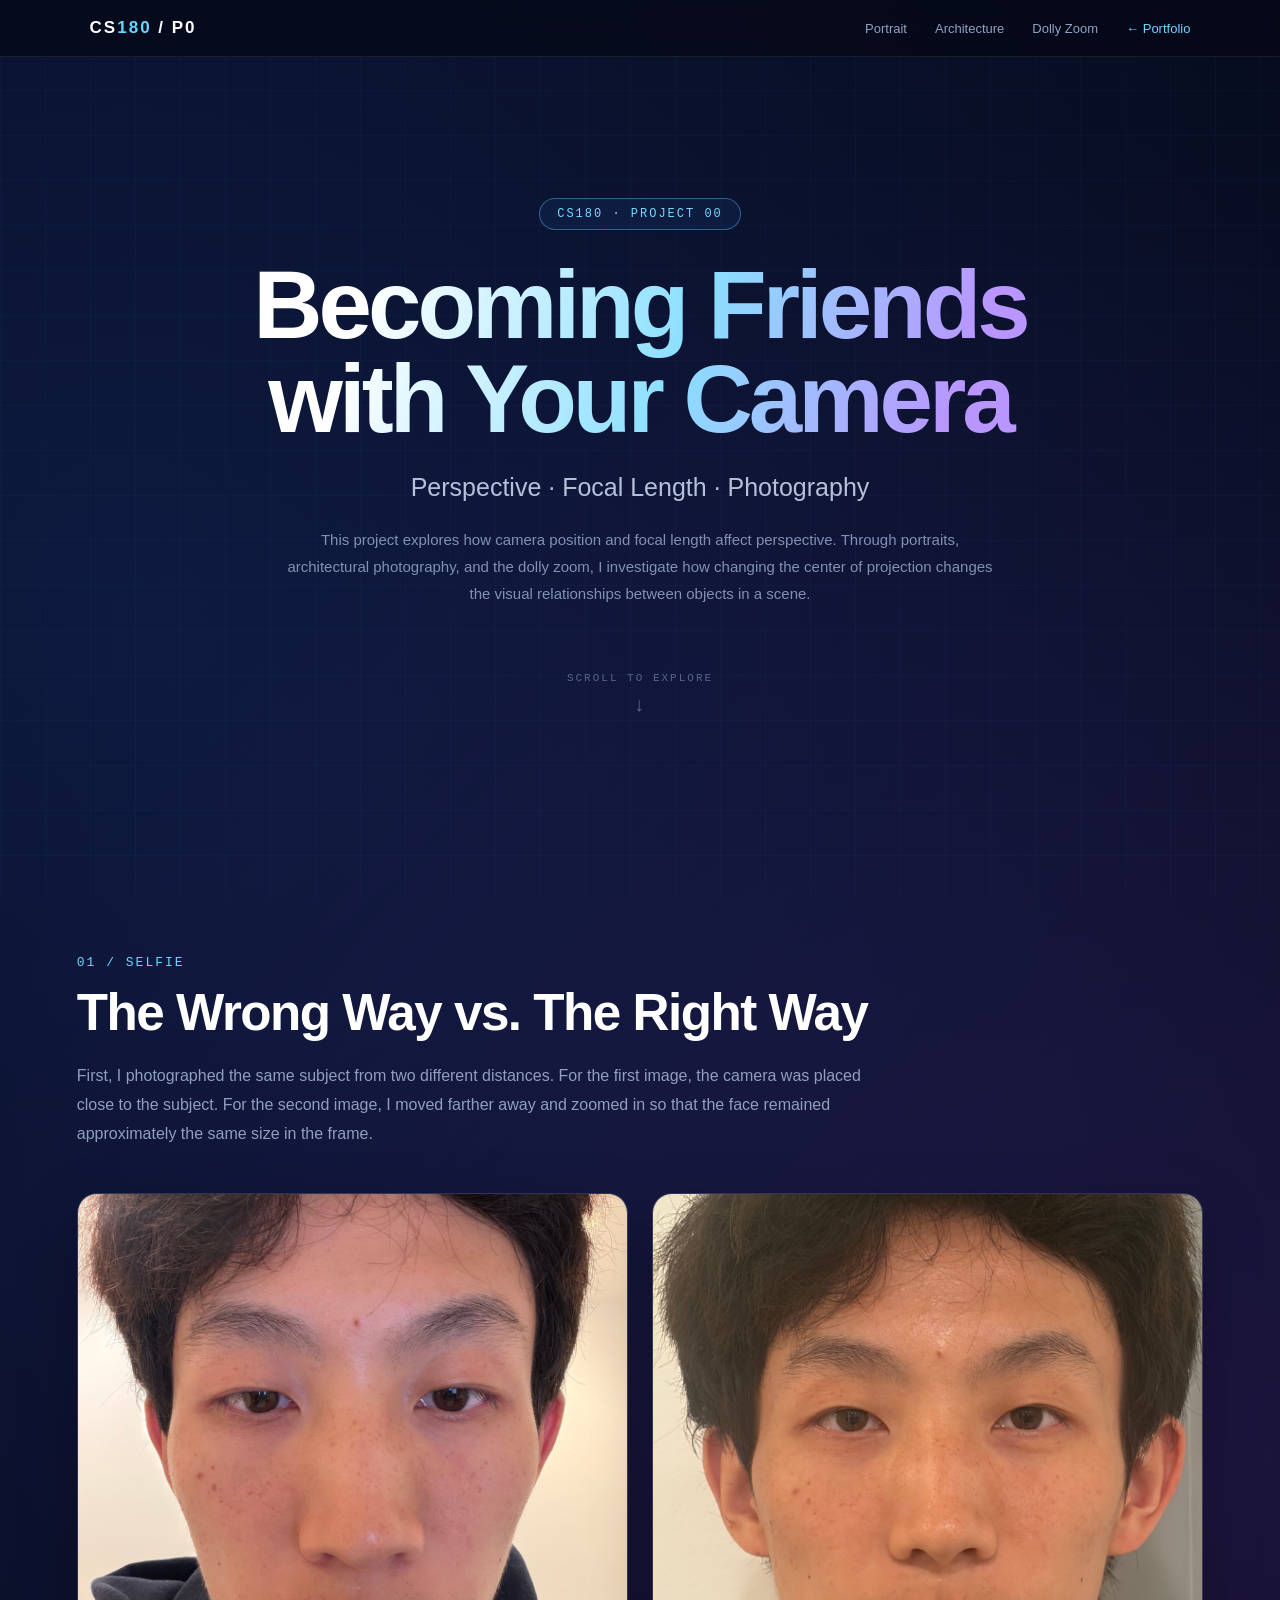
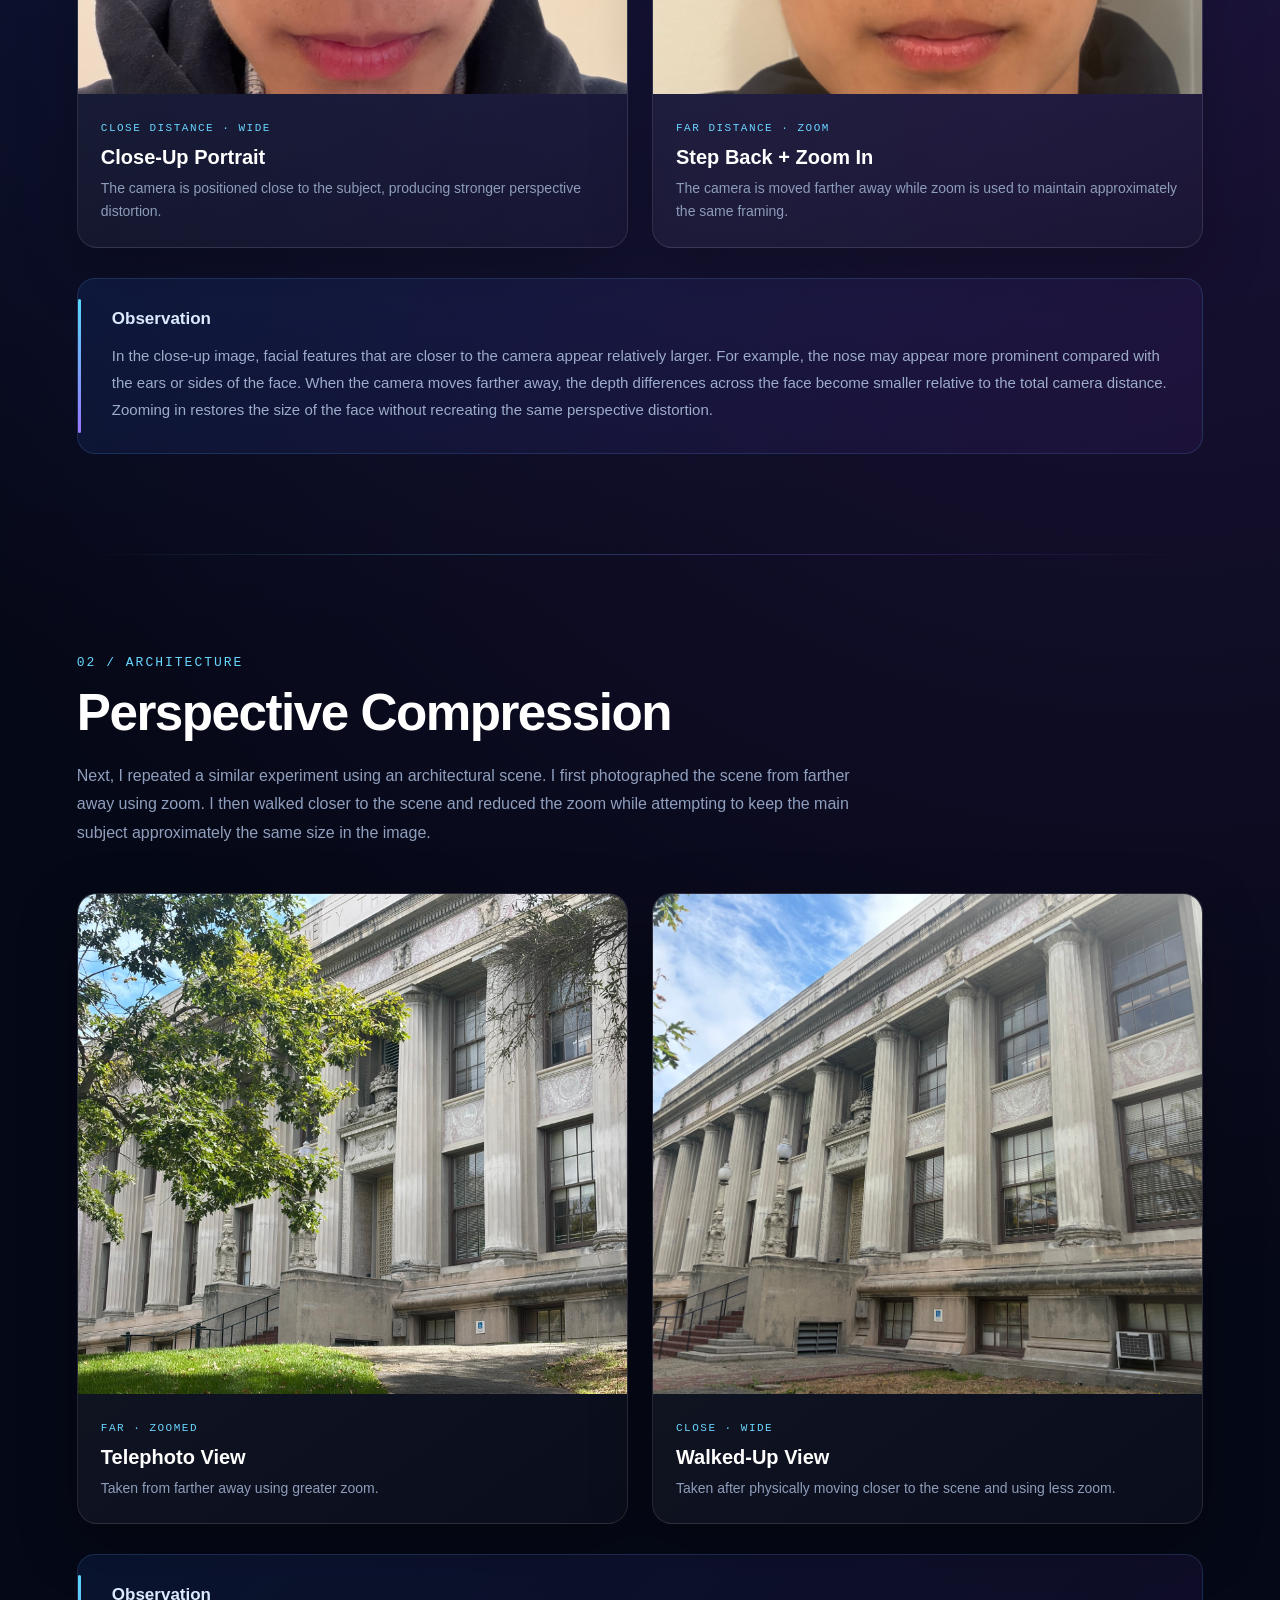
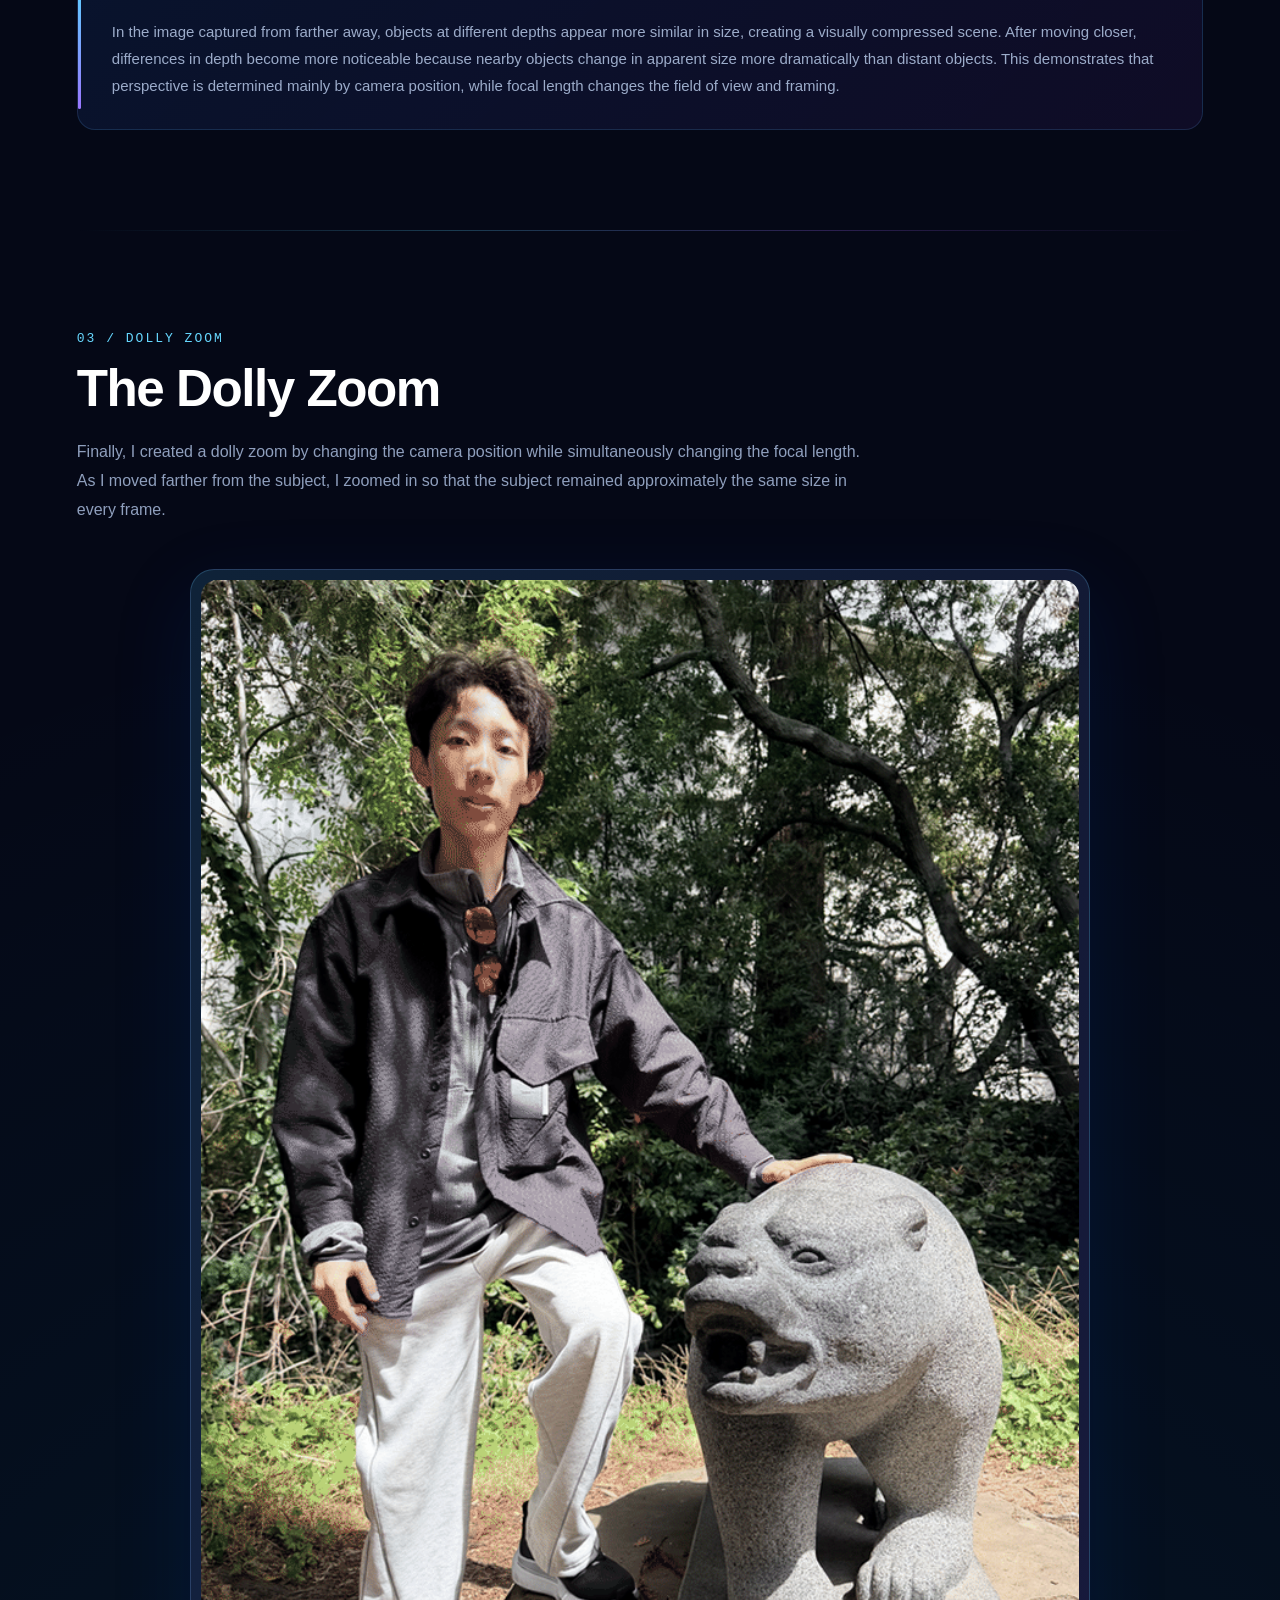
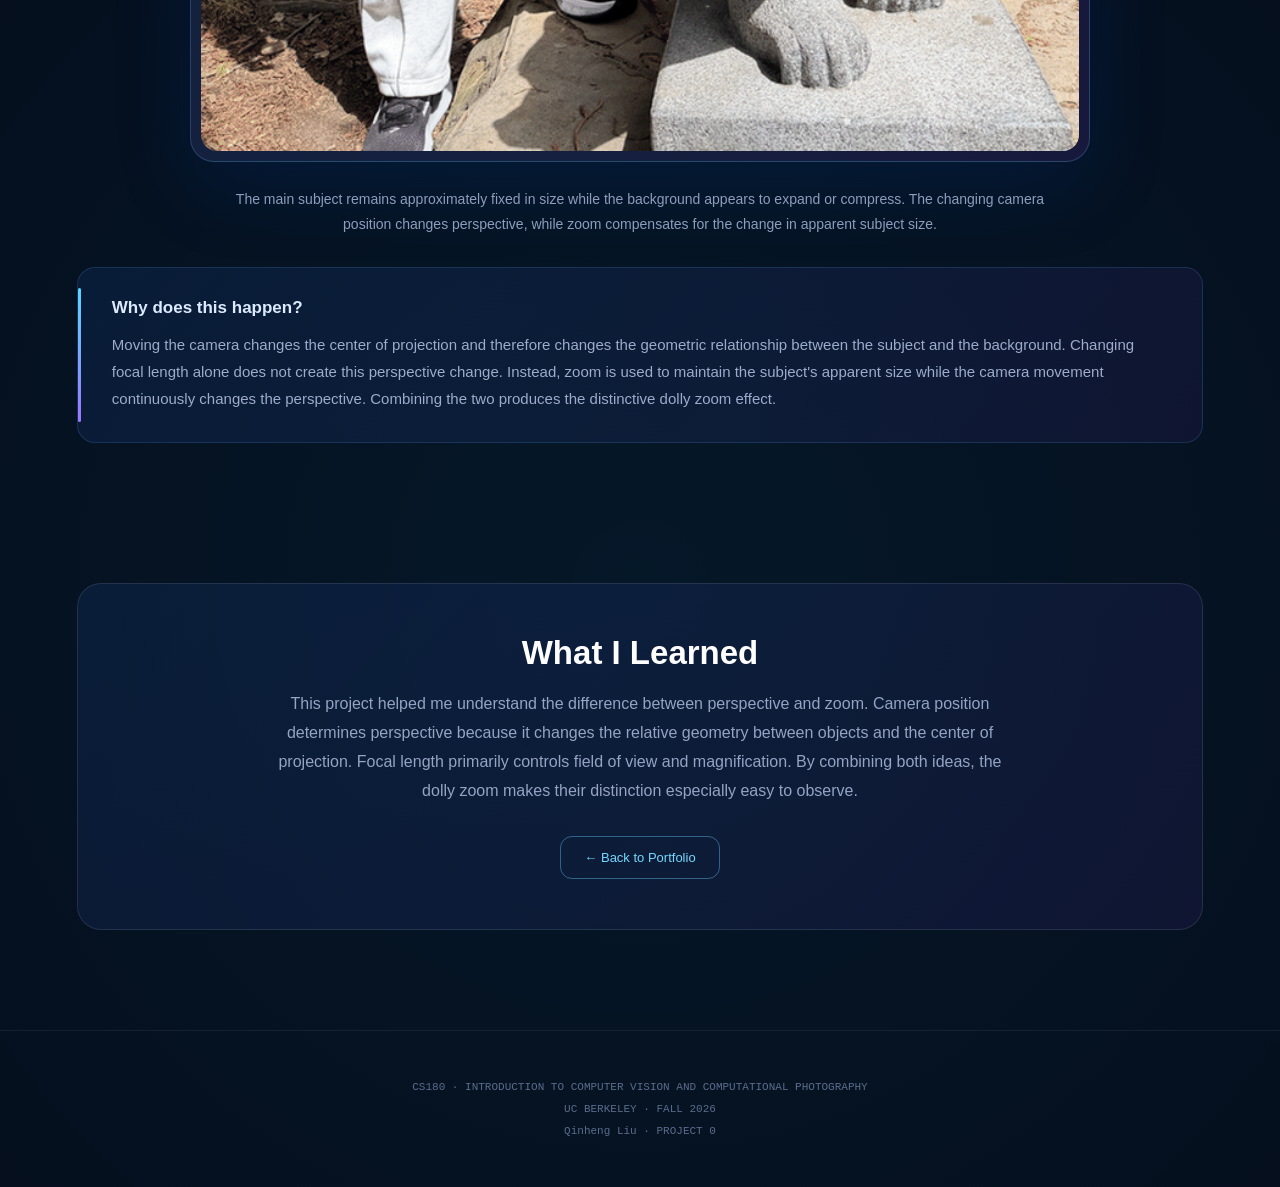
==== commit 3ddc0b44: "Use Qinheng Liu consistently on Project 0 footer" ====
--- a/0/index.html
+++ b/0/index.html
@@ -1056,7 +1056,7 @@
         </div>
 
         <div>
-            YOUR NAME · PROJECT 0
+            Qinheng Liu · PROJECT 0
         </div>
 
     </footer>
